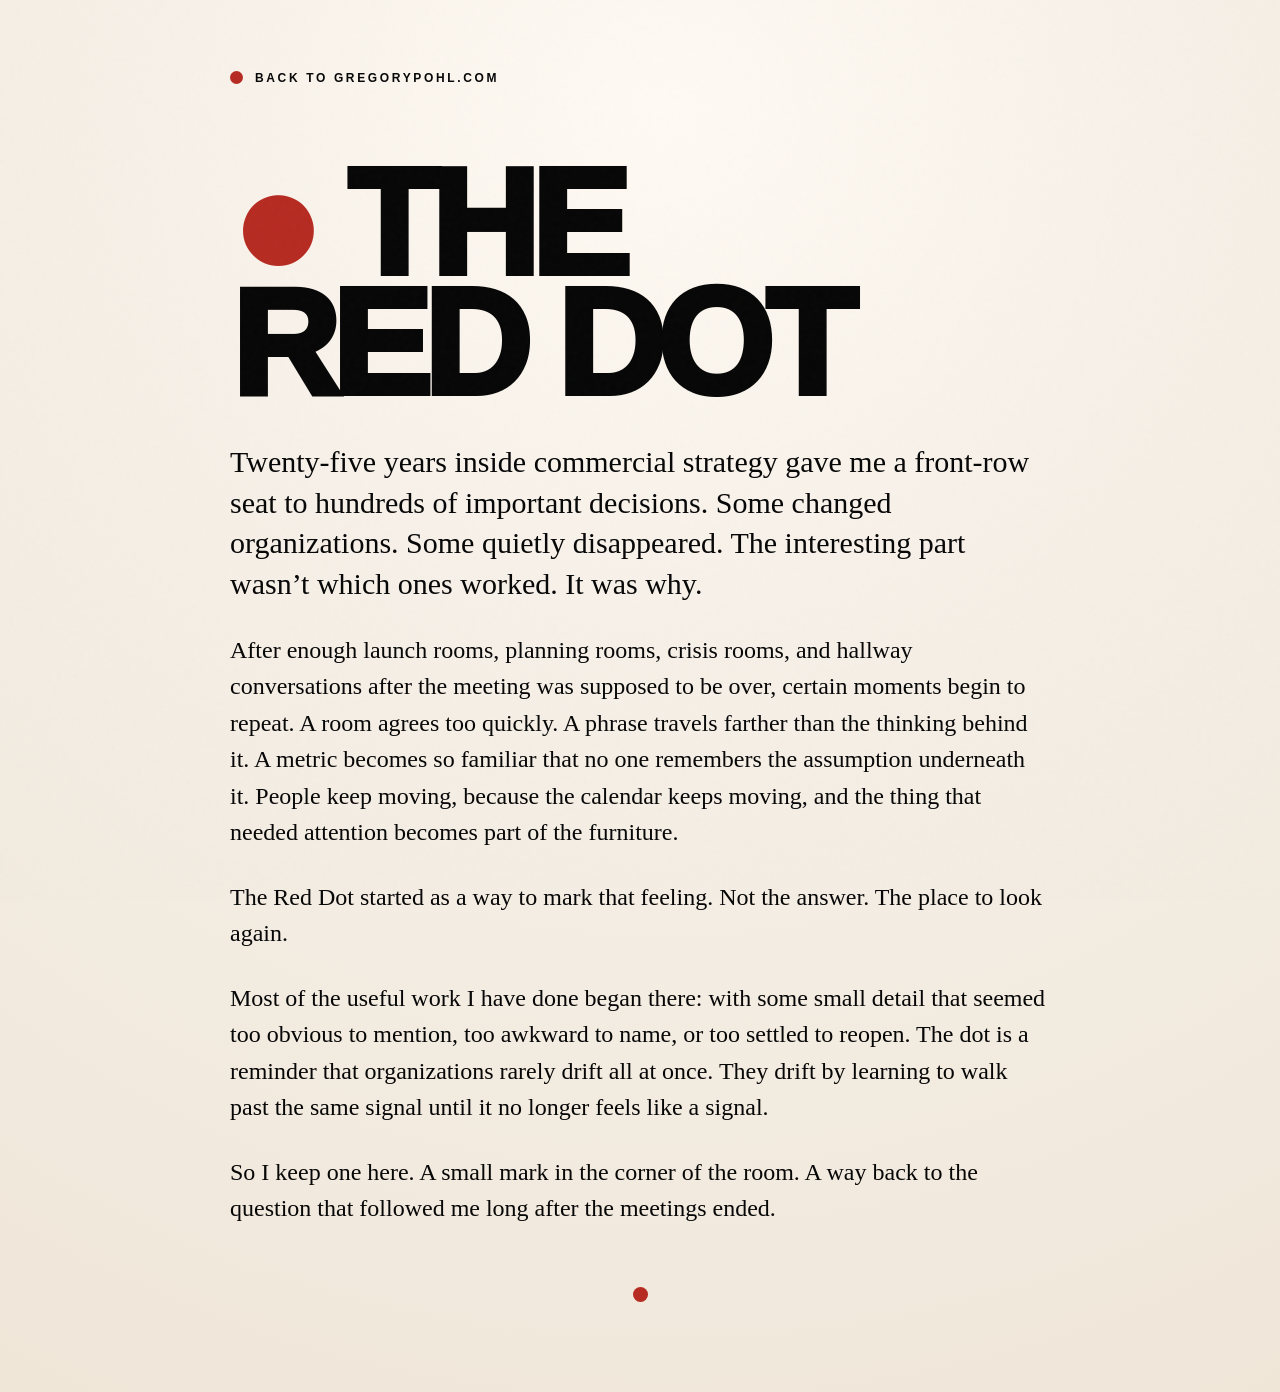
==== red-dot.html @ 9f634285 "Add files via upload commit launch" ====
<!doctype html>
<html lang="en">
<head>
<meta charset="utf-8" />
<meta name="viewport" content="width=device-width, initial-scale=1" />
<title>The Red Dot — Gregory Pohl</title>
<meta name="description" content="The Red Dot story — Gregory Pohl" />
<link rel="stylesheet" href="style.css" />
<style>
.red-page{min-height:100vh;padding:70px 0 90px}.red-wrap{width:min(820px,calc(100vw - 44px));margin:0 auto}.back{display:inline-flex;gap:12px;align-items:center;color:inherit;text-decoration:none;font:900 12px/1 var(--sans);letter-spacing:.22em;text-transform:uppercase;margin-bottom:80px}.back i{width:13px;height:13px;border-radius:50%;background:var(--red);display:inline-block}.red-title{font:950 clamp(64px,12vw,150px)/.8 var(--sans);letter-spacing:-.055em;text-transform:uppercase;margin:0 0 38px}.red-title span{color:var(--red)}.red-story{font-size:24px;line-height:1.52}.red-story p{margin:0 0 28px}.red-story .lead{font-size:30px;line-height:1.35}.red-mark{width:15px;height:15px;border-radius:50%;background:var(--red);margin:60px auto 0}
@media(max-width:560px){.red-story{font-size:20px}.red-story .lead{font-size:24px}.back{margin-bottom:46px}}
</style>
</head>
<body>
<div class="grain"></div>
<main class="red-page">
  <div class="red-wrap">
    <a class="back" href="index.html#gregory"><i></i> Back to GregoryPohl.com</a>
    <h1 class="red-title"><span>●</span> The<br>Red Dot</h1>
    <div class="red-story">
      <p class="lead">Twenty-five years inside commercial strategy gave me a front-row seat to hundreds of important decisions. Some changed organizations. Some quietly disappeared. The interesting part wasn’t which ones worked. It was why.</p>
      <p>After enough launch rooms, planning rooms, crisis rooms, and hallway conversations after the meeting was supposed to be over, certain moments begin to repeat. A room agrees too quickly. A phrase travels farther than the thinking behind it. A metric becomes so familiar that no one remembers the assumption underneath it. People keep moving, because the calendar keeps moving, and the thing that needed attention becomes part of the furniture.</p>
      <p>The Red Dot started as a way to mark that feeling. Not the answer. The place to look again.</p>
      <p>Most of the useful work I have done began there: with some small detail that seemed too obvious to mention, too awkward to name, or too settled to reopen. The dot is a reminder that organizations rarely drift all at once. They drift by learning to walk past the same signal until it no longer feels like a signal.</p>
      <p>So I keep one here. A small mark in the corner of the room. A way back to the question that followed me long after the meetings ended.</p>
    </div>
    <div class="red-mark"></div>
  </div>
</main>
</body>
</html>
---- style.css ----
:root{--paper:#f5efe6;--paper2:#eee4d5;--ink:#070707;--muted:#746c5f;--line:#cfc4b3;--red:#b62b22;--gold:#c98d12;--sans:'Arial Narrow','Helvetica Neue Condensed',Impact,sans-serif;--serif:Georgia,'Times New Roman',serif;--mono:'Courier New',monospace}*{box-sizing:border-box}html{background:var(--paper);scroll-behavior:smooth}body{margin:0;color:var(--ink);font-family:var(--serif);background:radial-gradient(circle at 52% 8%,#fffaf3 0,#f6f0e8 36%,#efe6d8 100%);-webkit-font-smoothing:antialiased}.grain:before{content:'';position:fixed;inset:0;pointer-events:none;z-index:20;opacity:.045;background-image:url("data:image/svg+xml,%3Csvg viewBox='0 0 260 260' xmlns='http://www.w3.org/2000/svg'%3E%3Cfilter id='n'%3E%3CfeTurbulence type='fractalNoise' baseFrequency='.65' numOctaves='3' stitchTiles='stitch'/%3E%3C/filter%3E%3Crect width='260' height='260' filter='url(%23n)' opacity='.45'/%3E%3C/svg%3E")}.page{width:min(1380px,calc(100vw - 80px));margin:auto}.top{height:76px;display:flex;justify-content:space-between;align-items:center;font:900 13px/1 var(--sans);letter-spacing:.28em;text-transform:uppercase}.brand{display:flex;gap:24px;align-items:center;color:inherit;text-decoration:none}.brand span{width:14px;height:14px;border-radius:50%;background:#050505}nav{display:flex;gap:48px;align-items:center}nav a{color:inherit;text-decoration:none}nav a:hover{color:var(--red)}nav i{width:26px;height:26px;border:2px solid #111;border-radius:50%;display:block}.ruled{border-top:1px solid var(--line)}.hero{min-height:690px;position:relative;display:grid;grid-template-columns:52% 48%;padding:44px 0 40px}.hero h1{font:950 clamp(110px,16vw,254px)/.78 var(--sans);letter-spacing:-.05em;margin:0;text-transform:uppercase;width:min-content}.scribble{width:330px;height:9px;background:var(--red);border-radius:70%;transform:rotate(-1.2deg);box-shadow:0 3px 0 rgba(0,0,0,.1);margin:22px 0 26px;animation:draw 1.1s cubic-bezier(.65,0,.1,1) both}.scribble.small{width:172px;height:6px;margin:4px 0 22px}.scribble.micro{width:105px;height:4px;margin:2px auto 12px}.hero-copy{font-size:25px;line-height:1.23;margin:0 0 18px;max-width:430px}.hero-close{font-size:26px;margin:0}.hero-right{position:relative}.dino{position:absolute;width:210px;right:70px;top:90px;filter:contrast(1.08);opacity:.94}.hero-obs{position:absolute;left:70px;top:250px;border-left:1.5px solid var(--red);padding-left:24px}.obs b,.paper b,.bottom-card b,.chat b{display:block;font:900 11px/1 var(--sans);letter-spacing:.22em;color:var(--red);margin-bottom:18px}.hero-obs p{font-size:22px;line-height:1.43;margin:0}.section-bar{height:56px;display:flex;justify-content:space-between;align-items:end;font:900 12px/1 var(--sans);letter-spacing:.24em;text-transform:uppercase}.section-bar a{color:inherit;text-decoration:none}.section-bar span{font-size:28px;color:#111;margin-left:10px}.cards{display:grid;grid-template-columns:repeat(4,1fr);gap:32px;padding:22px 0 60px}.card{transition:.35s ease;opacity:0;transform:translateY(14px)}.card.in{opacity:1;transform:none}.pic{height:284px;border:1px solid rgba(0,0,0,.12);background:#111;overflow:hidden;position:relative;box-shadow:0 0 0 rgba(0,0,0,0);transition:.4s ease}.card:hover .pic{transform:translateY(-5px);box-shadow:0 16px 28px rgba(50,35,15,.16);filter:saturate(.88) contrast(1.08)}.meta{font:900 11px/1 var(--sans);letter-spacing:.18em;margin:20px 0 12px}.card h3{font-weight:400;font-size:23px;line-height:1.16;margin:0 0 14px}.card h3 a{float:right;color:var(--red);font-size:34px;line-height:.4;transition:.3s}.card:hover h3 a{transform:translateX(7px)}.card p{font-size:16px;line-height:1.36;margin:0}.nike{background:radial-gradient(circle at 48% 45%,#212121 0,#020202 70%)}.nike:before{content:'';position:absolute;width:320px;height:110px;border:18px solid white;border-color:transparent transparent white white;border-radius:50%;left:-10px;top:93px;transform:rotate(-16deg)}.nike:after{content:'';position:absolute;left:35px;top:120px;width:62px;height:22px;background:var(--red);clip-path:polygon(0 70%,100% 0,75% 100%)}.nike span{position:absolute;color:#ddd;font:900 43px/.9 var(--sans);left:105px;top:95px;letter-spacing:.08em}.flag{background:linear-gradient(112deg,#151313 0 36%,#6c1d16 37% 49%,#e5d8c8 50% 61%,#111 62%);}.flag:before{content:'';position:absolute;inset:0;background:radial-gradient(circle at 20% 80%,#111 0 50px,transparent 51px),linear-gradient(80deg,transparent 0 44%,rgba(255,255,255,.65) 45% 47%,transparent 48%);opacity:.6}.building{background:linear-gradient(112deg,#e6ded0 0 37%,#101114 38% 100%)}.building:before{content:'';position:absolute;left:48%;top:-30px;height:380px;border-left:3px solid #12b2c9;transform:rotate(-21deg);box-shadow:36px 0 0 rgba(18,178,201,.55)}.building:after{content:'';position:absolute;inset:0;background:repeating-linear-gradient(90deg,rgba(255,255,255,.14) 0 1px,transparent 1px 34px)}.house{background:#070707;color:var(--gold);padding:28px;font-family:var(--sans);font-weight:950;text-transform:uppercase}.house em{font-style:normal;color:#ffb215;font-size:13px;letter-spacing:.09em}.house strong{display:block;font-size:65px;line-height:.82;margin-top:28px}.house div{position:absolute;bottom:30px;left:28px;right:28px;display:flex;justify-content:space-between}.house span{font-size:36px}.framework{display:grid;grid-template-columns:230px 1fr;gap:50px;padding:28px 0 58px}.label{font:900 12px/1 var(--sans);letter-spacing:.22em;text-transform:uppercase}.liir{font:950 78px/.8 var(--sans);color:var(--red);letter-spacing:-.06em;margin:28px 0}.framework ol{list-style:none;padding:0;margin:0;counter-reset:item}.framework li{display:grid;grid-template-columns:42px 1fr;margin:0 0 23px;font-family:var(--sans);font-weight:900;text-transform:uppercase}.framework li:before{counter-increment:item;content:'0' counter(item) ' /';color:var(--red);font-size:13px;letter-spacing:.14em}.framework li b{font-size:18px;letter-spacing:.08em}.framework li span{grid-column:2;font-size:11px;color:var(--red);letter-spacing:.16em;margin-top:5px}.notes{position:relative;min-height:320px}.paper{position:absolute;background:#f8f0e3;border:1px solid #ded0bd;box-shadow:0 18px 35px rgba(62,45,23,.16);padding:24px 28px;font:700 16px/1.45 var(--mono);white-space:normal;opacity:0;transition:.5s ease}.paper.in{opacity:1}.paper:before{content:'';position:absolute;top:-13px;left:42%;width:74px;height:24px;background:rgba(213,170,100,.36);transform:rotate(2deg)}.paper b{font-size:11px;margin-bottom:9px;font-family:var(--mono)}.n1{left:2%;top:0;width:260px;transform:rotate(-1.7deg)}.n2{left:34%;top:18px;width:255px;transform:rotate(3deg)}.n3{right:12%;top:10px;width:220px;transform:rotate(-.7deg)}.n4{left:18%;bottom:16px;width:265px;transform:rotate(.6deg)}.n5{left:49%;bottom:0;width:175px;transform:rotate(-2.2deg)}.n6{right:0;bottom:28px;width:265px;transform:rotate(2deg)}.curl{position:absolute;right:0;bottom:0;font:70px/1 var(--serif);transform:rotate(-20deg)}.meanwhile{display:grid;grid-template-columns:190px 225px minmax(430px,1fr) 145px 220px;gap:28px;align-items:end;padding:34px 0 30px;min-height:300px;overflow:hidden}.ams{align-self:center}.ams h2{font:950 48px/.84 var(--sans);letter-spacing:-.035em;margin:28px 0 0}.ams p{font-size:18px;line-height:1.35}.ams a,.bottom-card span,.hello a{font:900 11px/1 var(--sans);letter-spacing:.18em;text-transform:uppercase}.canal{height:220px;background:#dfd2bd;border:1px solid var(--line);box-shadow:0 18px 25px rgba(35,25,10,.14);transform:rotate(-1.3deg);position:relative;background-image:linear-gradient(135deg,rgba(0,0,0,.12) 0 1px,transparent 1px),radial-gradient(circle at 20% 80%,#25211c 0 3px,transparent 4px);background-size:18px 18px,100% 100%;filter:grayscale(.7) sepia(.18);align-self:center}.canal:before{content:'';position:absolute;inset:30px 15px;background:repeating-linear-gradient(90deg,#191817 0 2px,transparent 2px 28px);opacity:.35}.tape{position:absolute;top:-18px;left:55px;width:88px;height:28px;background:rgba(220,178,105,.42);transform:rotate(-3deg)}.family-zone{position:relative;min-height:250px;align-self:end}.family{position:absolute;width:min(590px,105%);left:50%;bottom:-24px;opacity:0;transform:translate(-50%,12px);transition:.55s}.family.in{opacity:1;transform:translate(-50%,0)}.pigeon{position:absolute;width:138px;right:58px;top:8px;filter:contrast(1.1);z-index:3}.mini{position:absolute;right:10px;top:56px;border-left:1px solid var(--red);padding-left:18px;width:178px;z-index:4}.mini p{font-size:13px;line-height:1.35;margin:0}.boredroom{text-align:center;position:relative;min-height:250px;align-self:end;z-index:5}.boredroom h3,.drift h3{font:950 31px/.9 var(--sans);letter-spacing:.035em;margin:0}.door{width:88px;height:162px;border:2px solid #111;background:#efe4d3;margin:8px auto 0;box-shadow:inset 7px 0 0 rgba(0,0,0,.04);position:relative}.door:before{content:'';position:absolute;inset:14px;border:1px solid #333}.door:after{content:'';position:absolute;right:9px;top:78px;width:5px;height:5px;background:#111;border-radius:50%}.door span{font:900 9px/1 var(--sans);letter-spacing:.1em;display:block;border:1px solid #111;transform:rotate(-3deg);margin:28px 14px;padding:8px 4px}.walker{position:absolute;width:102px;left:-50px;bottom:10px;opacity:0;transform:translateX(25px);transition:.55s .2s;z-index:6}.walker.in{opacity:1;transform:none}.chat{background:#f8f0e7;border:1px solid #d6cbbb;border-radius:12px;padding:22px 20px;box-shadow:0 18px 40px rgba(35,25,20,.18);font-size:13px;line-height:1.35;opacity:0;transform:translateY(12px);transition:.5s;align-self:center;z-index:6}.chat.in{opacity:1;transform:none}.chat p{margin:0 0 10px}.chat label{display:block;margin-top:12px}.input{border:1px solid #cfc4b3;border-radius:999px;height:28px;color:#aaa;padding:6px 5px 5px 12px;font:12px Arial;display:flex;justify-content:space-between;align-items:center}.input button{background:var(--red);color:white;border:0;border-radius:999px;font:900 10px var(--sans);padding:7px 12px}.bottom{display:grid;grid-template-columns:200px 130px 210px 170px 210px 1fr;gap:34px;align-items:center;padding:24px 0}.bottom-card{color:inherit;text-decoration:none;border-right:1px solid var(--line);min-height:145px;padding-right:25px}.bottom-card h3,.hello h3{font:950 32px/.9 var(--sans);letter-spacing:.02em;margin:6px 0 10px}.bottom-card p,.hello p{font-size:16px;line-height:1.33}.book{width:105px;transform:rotate(4deg);box-shadow:0 14px 20px rgba(0,0,0,.22)}.postit{position:relative;background:#f3dfbd;width:155px;height:125px;box-shadow:0 14px 25px rgba(80,60,30,.14);transform:rotate(-5deg);font:700 24px/1.12 'Bradley Hand','Marker Felt','Comic Sans MS',cursive;letter-spacing:.01em;padding:28px 18px 18px}.postit:before{content:'';position:absolute;top:7px;left:50%;width:17px;height:17px;background:var(--red);border-radius:50%;box-shadow:0 2px 0 rgba(0,0,0,.18);transform:translateX(-50%)}.postit:after{content:'';position:absolute;top:18px;left:50%;width:2px;height:18px;background:#5d5144;transform:translateX(-50%) rotate(8deg);opacity:.75}.drift h3{border-bottom:5px solid var(--red);display:inline-block}.hello{align-self:end}footer{display:flex;gap:60px;align-items:center;height:44px;color:#938a7d;font:900 11px/1 var(--sans);letter-spacing:.12em}footer em{margin-left:auto;font-style:normal}@keyframes draw{from{clip-path:inset(0 100% 0 0)}to{clip-path:inset(0 0 0 0)}}@media(max-width:900px){.page{width:min(100vw - 36px,680px)}.top{height:64px}nav a{display:none}nav{gap:0}.hero{display:block;min-height:0}.hero h1{font-size:28vw}.hero-right{height:220px}.dino{right:0;top:20px;width:150px}.hero-obs{left:0;top:70px}.cards{grid-template-columns:1fr 1fr;gap:22px}.framework{grid-template-columns:1fr}.notes{min-height:650px}.paper{position:relative!important;left:auto!important;right:auto!important;top:auto!important;bottom:auto!important;margin:18px 0}.meanwhile{grid-template-columns:1fr;align-items:start}.family-zone{min-height:370px}.family{left:50%;width:560px}.pigeon{right:0}.boredroom{min-height:280px}.walker{left:110px}.bottom{grid-template-columns:1fr 1fr}.hero-copy,.hero-close{font-size:20px}.pic{height:230px}}@media(max-width:560px){.cards{grid-template-columns:1fr}.bottom{grid-template-columns:1fr}.hero h1{font-size:31vw}.scribble{width:240px}.family{width:480px;left:50%}.chat{max-width:310px}.top{font-size:11px}.brand{gap:12px}.pic{height:270px}}

/* v13 — Meanwhile section rebuilt against approved reference */
.hero .dino{display:none!important}
.meanwhile{
  grid-template-columns:190px 205px minmax(430px,520px) 145px 225px;
  gap:26px;
  align-items:end;
  min-height:294px;
  padding:32px 0 26px;
  overflow:visible;
}
.ams{align-self:center;z-index:3}
.ams h2{font-size:47px;line-height:.84;margin-top:24px}
.ams p{font-size:18px;line-height:1.38;margin:24px 0 24px}
.canal{
  width:205px;height:216px;align-self:end;
  background:url('assets/canal_reference_crop.png') center/cover no-repeat!important;
  border:1px solid rgba(90,75,55,.22);
  box-shadow:0 16px 28px rgba(35,25,10,.16);
  transform:rotate(-1.8deg);
  filter:grayscale(.25) sepia(.16) contrast(.92) brightness(1.04);
}
.canal:before{display:none!important}.canal .tape{top:-18px;left:54px;width:86px;height:27px;background:rgba(215,176,110,.42)}
.family-zone{min-height:235px;align-self:end;overflow:visible;z-index:2}
.family{width:515px!important;max-width:none;left:46%;bottom:-18px;z-index:1}
.pigeon{width:124px;right:58px;top:6px;z-index:4}
.mini{right:20px;top:42px;width:172px;z-index:5;background:rgba(245,239,230,.22);backdrop-filter:blur(1px)}
.boredroom{min-height:238px;align-self:end;z-index:7;transform:translateX(-6px)}
.boredroom h3{font-size:30px}.door{width:86px;height:158px;background:#eadbc6;border-width:2px;margin-top:8px}.door:before{inset:13px}.door span{background:#f2e8d8}
.walker{width:92px;left:-42px;bottom:8px;z-index:8;filter:drop-shadow(0 6px 2px rgba(0,0,0,.08))}
.chat{align-self:center;z-index:8;font-size:12.5px;line-height:1.34;padding:20px 18px;border-radius:10px;box-shadow:0 16px 36px rgba(35,25,20,.16);max-width:225px}
.chat b{font-size:10.5px;margin-bottom:16px}.chat p{margin-bottom:9px}.input{height:27px;font-size:12px}.input button{padding:7px 11px}
.tiny-dino{width:88px;position:absolute;right:108px;bottom:68px;opacity:.8;transform:rotate(-4deg);filter:contrast(1.05)}
.bottom{position:relative}
.postit{font-family:'Courier New',monospace;font-size:19px;line-height:1.2;letter-spacing:.02em;background:#f2dfbb;transform:rotate(-4.5deg);padding:30px 18px 16px}
.postit:before{width:19px;height:19px;background:#b62b22;box-shadow:0 2px 0 rgba(0,0,0,.18), 0 0 0 2px rgba(80,35,20,.08)}
.postit:after{height:22px;top:20px;background:#514335}
@media(max-width:900px){.meanwhile{grid-template-columns:1fr;overflow:hidden}.canal{width:220px}.family{width:560px!important;left:50%}.mini{right:0}.tiny-dino{right:20px;bottom:20px;width:74px}}

/* v14 — final Meanwhile direction: Gregory only, sun behind, no obstructing note */
.meanwhile{
  grid-template-columns: 190px 220px minmax(300px, 390px) 180px 225px;
  gap: 30px;
  min-height: 318px;
  padding: 34px 0 28px;
  align-items: end;
  overflow: visible;
}
.canal{
  width: 215px;
  height: 214px;
  align-self: end;
  transform: rotate(-2deg);
}
.portrait-zone{
  position: relative;
  min-height: 270px;
  align-self: end;
  overflow: visible;
  z-index: 4;
}
.portrait-zone .sun{
  position:absolute;
  width: 205px;
  height: 205px;
  border-radius: 50%;
  background: var(--red);
  left: 50%;
  top: 18px;
  transform: translateX(-50%) rotate(-2deg);
  opacity: .94;
  z-index: 0;
  box-shadow: inset 0 0 0 1px rgba(0,0,0,.04);
}
.portrait-zone .sun:after{
  content:'';
  position:absolute;
  inset: 13px 8px auto auto;
  width: 78px;
  height: 2px;
  background: rgba(245,239,230,.45);
  box-shadow: 18px 9px 0 rgba(245,239,230,.35), -25px 37px 0 rgba(245,239,230,.24);
  transform: rotate(5deg);
}
.gregory-portrait{
  position:absolute;
  width: 315px;
  max-width: none;
  left: 50%;
  bottom: -12px;
  transform: translate(-50%, 14px);
  opacity: 0;
  transition: .55s ease;
  z-index: 2;
  filter: contrast(1.06) drop-shadow(0 7px 1px rgba(0,0,0,.035));
}
.gregory-portrait.in{opacity:1;transform:translate(-50%,0)}
.portrait-zone .pigeon{
  width: 132px;
  right: -8px;
  top: -18px;
  z-index: 5;
  filter: contrast(1.1) drop-shadow(0 3px 1px rgba(0,0,0,.08));
}
.family-zone,.family,.mini{display:none!important}
.boredroom{
  min-height: 265px;
  align-self: end;
  transform: translateX(0);
  z-index: 7;
}
.boredroom h3{
  font-size: 34px;
  letter-spacing: .03em;
}
.boredroom .scribble.micro{
  width: 135px;
  height: 5px;
  margin-top: 6px;
  margin-bottom: 14px;
}
.door{
  width: 98px;
  height: 174px;
  background: #eadbc6;
  border: 2px solid #111;
  margin-top: 8px;
}
.door:before{inset:15px}.door span{background:#f2e8d8;font-size:9px;margin:31px 15px;padding:8px 4px}
.walker{
  width: 100px;
  left: -44px;
  bottom: 4px;
  z-index: 9;
  filter: drop-shadow(0 6px 2px rgba(0,0,0,.08));
}
.chat{max-width:225px;align-self:center}
@media(max-width:900px){
  .meanwhile{grid-template-columns:1fr;gap:18px;min-height:0;overflow:hidden}
  .portrait-zone{min-height:340px;order:3}
  .gregory-portrait{width:340px;left:50%;bottom:-10px}
  .portrait-zone .sun{width:210px;height:210px;top:34px}
  .portrait-zone .pigeon{right:12%;top:0;width:116px}
  .boredroom{order:4}.chat{order:5}.walker{left:120px}
}

/* v1.0 production lock — Gregory-only Amsterdam composition */
.hero .dino{display:none!important}
.meanwhile{
  grid-template-columns: 205px 230px minmax(340px,420px) 200px 235px;
  gap: 30px;
  min-height: 330px;
  padding: 38px 0 30px;
  align-items: end;
  overflow: visible;
}
.ams{align-self:center;z-index:5}
.ams h2{font-size:50px;line-height:.84;margin-top:24px}
.ams p{font-size:19px;line-height:1.38;margin:24px 0 24px}.ams a{font-size:12px}
.canal{width:220px;height:218px;align-self:end;transform:rotate(-2deg);z-index:3}
.portrait-zone{position:relative;min-height:292px;align-self:end;overflow:visible;z-index:4}
.portrait-zone .sun{width:230px;height:230px;left:50%;top:0;transform:translateX(-50%) rotate(-2deg);z-index:0;opacity:.95}
.gregory-portrait{width:345px;left:50%;bottom:-8px;transform:translate(-50%,14px);z-index:2;filter:contrast(1.04) drop-shadow(0 7px 1px rgba(0,0,0,.025))}
.gregory-portrait.in{opacity:1;transform:translate(-50%,0)}
.portrait-zone .pigeon{width:138px;right:-10px;top:-28px;z-index:5;filter:contrast(1.08) drop-shadow(0 3px 1px rgba(0,0,0,.08))}
.boredroom{min-height:282px;align-self:end;z-index:7;transform:translateX(0);overflow:visible}
.boredroom h3{font-size:36px;letter-spacing:.03em}.boredroom .scribble.micro{width:142px;height:5px;margin-top:6px;margin-bottom:14px}
.door{width:106px;height:184px;background:#eadbc6;border:2px solid #111;margin-top:8px}.door:before{inset:15px}.door span{background:#f2e8d8;font-size:9px;margin:32px 15px;padding:8px 4px}
.walker{width:104px;left:-54px;bottom:2px;z-index:9;filter:drop-shadow(0 6px 2px rgba(0,0,0,.08))}
.chat{max-width:235px;align-self:center;z-index:8}
.postit{font-family:'Marker Felt','Bradley Hand','Comic Sans MS',cursive;font-size:22px;line-height:1.15;letter-spacing:.01em;background:#f4dfb8;transform:rotate(-4deg);padding:32px 18px 16px}
.postit:before{width:20px;height:20px;background:#b62b22;box-shadow:0 2px 0 rgba(0,0,0,.18),0 0 0 2px rgba(80,35,20,.08)}
.tiny-dino{width:86px;position:absolute;right:105px;bottom:62px;opacity:.83;transform:rotate(-4deg);filter:contrast(1.05)}
.bottom{position:relative}
@media(max-width:900px){.meanwhile{grid-template-columns:1fr;gap:18px;min-height:0;overflow:hidden}.portrait-zone{min-height:360px;order:3}.gregory-portrait{width:360px;left:50%;bottom:-4px}.portrait-zone .sun{width:235px;height:235px;top:14px}.portrait-zone .pigeon{right:7%;top:0;width:118px}.boredroom{order:4}.chat{order:5}.walker{left:120px}.canal{width:220px}.tiny-dino{right:20px;bottom:20px;width:74px}}

/* Final production fixes — locked Gregory portrait, clean pigeon/cat, Vercel links */
.card-link{display:block;color:inherit;text-decoration:none}.card h3 span{float:right;color:var(--red);font-size:34px;line-height:.4;transition:.3s}.card:hover h3 span{transform:translateX(7px)}
.card h3 a{display:none}.ams a,.hello a{color:inherit;text-decoration:none}.ams a:hover,.hello a:hover{color:var(--red)}
.portrait-zone{isolation:isolate}.portrait-zone .sun{top:4px!important;width:226px!important;height:226px!important;z-index:0!important}.portrait-zone .sun:after{display:none!important}.gregory-portrait{content:url('assets/gregory_locked.png');width:342px!important;bottom:-8px!important;z-index:2!important;filter:contrast(1.02) drop-shadow(0 7px 1px rgba(0,0,0,.025))!important}.portrait-zone .pigeon{content:url('assets/pigeon_cat_clean.png');width:124px!important;right:2px!important;top:-28px!important;z-index:5!important;background:transparent!important}.input{padding:0;overflow:hidden}.input input{border:0;outline:0;background:transparent;min-width:0;flex:1;padding:0 8px;font:inherit;color:var(--ink)}.input input::placeholder{color:#aaa}.input button{border:0;cursor:pointer}.bottom-card span{font:900 11px/1 var(--sans);letter-spacing:.22em}.hello p a{font-family:var(--serif);letter-spacing:0}.hero-obs{opacity:1}.top{position:relative;z-index:30}
@media(max-width:900px){.gregory-portrait{width:350px!important}.portrait-zone .sun{width:228px!important;height:228px!important;top:16px!important}.portrait-zone .pigeon{width:108px!important;right:8%!important;top:0!important}}

/* Final scale/cutout fix — locked portrait only, no white slab, no relic overlap */
.portrait-zone{
  min-height:292px !important;
  overflow:visible !important;
}
.portrait-zone .sun{
  width:238px !important;
  height:238px !important;
  top:12px !important;
  left:50% !important;
  transform:translateX(-50%) rotate(-2deg) !important;
  z-index:0 !important;
}
.gregory-portrait{
  content:url('assets/gregory_locked_cutout.png') !important;
  width:302px !important;
  left:50% !important;
  bottom:-6px !important;
  transform:translate(-50%,14px) !important;
  z-index:2 !important;
  filter:contrast(1.02) drop-shadow(0 6px 1px rgba(0,0,0,.02)) !important;
  background:transparent !important;
}
.gregory-portrait.in{transform:translate(-50%,0) !important;}
.portrait-zone .pigeon{
  content:url('assets/pigeon_cat_clean.png') !important;
  width:112px !important;
  right:10px !important;
  top:-18px !important;
  z-index:5 !important;
}
@media(max-width:900px){
  .portrait-zone{min-height:330px !important;}
  .gregory-portrait{width:310px !important;bottom:-2px !important;}
  .portrait-zone .sun{width:218px !important;height:218px !important;top:18px !important;}
  .portrait-zone .pigeon{width:96px !important;right:12% !important;top:0 !important;}
}

/* FINAL FINAL: exact locked Gregory portrait, no cutout artifact, smaller scale, dino off words */
.portrait-zone{
  min-height:292px !important;
  overflow:visible !important;
  isolation:isolate !important;
}
.portrait-zone .sun{
  width:230px !important;
  height:230px !important;
  top:16px !important;
  left:50% !important;
  transform:translateX(-50%) rotate(-2deg) !important;
  z-index:0 !important;
  opacity:.96 !important;
}
/* cream silhouette prevents the red sun from bleeding through face/jacket while the locked line art stays exact */
.portrait-zone::before{
  content:'';
  position:absolute;
  left:50%;
  top:52px;
  width:236px;
  height:254px;
  transform:translateX(-50%);
  z-index:1;
  background:var(--paper);
  clip-path:polygon(34% 0,66% 0,75% 9%,80% 28%,87% 46%,100% 100%,0 100%,13% 46%,20% 28%,25% 9%);
  opacity:.98;
  pointer-events:none;
}
.gregory-portrait{
  content:url('assets/gregory_locked.png') !important;
  width:286px !important;
  height:auto !important;
  left:50% !important;
  bottom:-2px !important;
  transform:translate(-50%,14px) !important;
  z-index:2 !important;
  opacity:0;
  mix-blend-mode:multiply;
  filter:contrast(1.08) !important;
}
.gregory-portrait.in{opacity:1 !important;transform:translate(-50%,0) !important;}
.portrait-zone .pigeon{
  content:url('assets/pigeon_cat_clean.png') !important;
  width:108px !important;
  right:8px !important;
  top:10px !important;
  z-index:5 !important;
  filter:contrast(1.08) drop-shadow(0 3px 1px rgba(0,0,0,.08)) !important;
}
.tiny-dino{
  right:18px !important;
  bottom:22px !important;
  width:74px !important;
  z-index:1 !important;
}
.hello{position:relative;z-index:2;}
@media(max-width:900px){
  .gregory-portrait{width:280px !important;bottom:0 !important;}
  .portrait-zone::before{width:220px;height:244px;top:64px;}
  .portrait-zone .sun{width:220px !important;height:220px !important;top:30px !important;}
  .portrait-zone .pigeon{width:94px !important;right:12% !important;top:16px !important;}
  .tiny-dino{right:8px !important;bottom:8px !important;width:62px !important;}
}

/* SHIP LOCK — final only-remaining fix: real transparent Gregory asset, no slab/halo, dino clear of text */
.portrait-zone{
  min-height:292px !important;
  overflow:visible !important;
  isolation:isolate !important;
}
.portrait-zone::before{display:none !important;content:none !important;}
.portrait-zone .sun{
  width:232px !important;
  height:232px !important;
  top:8px !important;
  left:50% !important;
  transform:translateX(-50%) rotate(-2deg) !important;
  z-index:0 !important;
  opacity:.96 !important;
}
.gregory-portrait{
  content:url('assets/gregory_transparent_final.png') !important;
  width:288px !important;
  height:auto !important;
  left:50% !important;
  bottom:-4px !important;
  transform:translate(-50%,14px) !important;
  z-index:2 !important;
  opacity:0;
  mix-blend-mode:normal !important;
  filter:contrast(1.04) drop-shadow(0 5px 1px rgba(0,0,0,.025)) !important;
  background:transparent !important;
}
.gregory-portrait.in{opacity:1 !important;transform:translate(-50%,0) !important;}
.portrait-zone .pigeon{
  width:102px !important;
  right:-6px !important;
  top:6px !important;
  z-index:5 !important;
}
.tiny-dino{
  right:-8px !important;
  bottom:4px !important;
  width:58px !important;
  opacity:.82 !important;
  z-index:0 !important;
}
.hello{position:relative;z-index:2;padding-right:70px;}
@media(max-width:900px){
  .portrait-zone{min-height:330px !important;}
  .gregory-portrait{width:282px !important;bottom:0 !important;}
  .portrait-zone .sun{width:218px !important;height:218px !important;top:24px !important;}
  .portrait-zone .pigeon{width:88px !important;right:11% !important;top:12px !important;}
  .tiny-dino{right:-4px !important;bottom:2px !important;width:52px !important;}
  .hello{padding-right:54px;}
}

/* FINAL UPLOAD LOCK — removed hero observation, balanced Gregory/Amsterdam, dino clear */
.hero{grid-template-columns:64% 36% !important;}
.hero-right,.hero-obs{display:none !important;}

.portrait-zone{
  min-height:286px !important;
  overflow:visible !important;
  isolation:isolate !important;
}
.portrait-zone::before{display:none !important;content:none !important;}
.portrait-zone .sun{
  width:222px !important;
  height:222px !important;
  top:14px !important;
  left:50% !important;
  transform:translateX(-50%) rotate(-2deg) !important;
  z-index:0 !important;
  opacity:.96 !important;
}
.gregory-portrait{
  content:url('assets/gregory_transparent_final.png') !important;
  width:274px !important;
  height:auto !important;
  left:50% !important;
  bottom:-4px !important;
  transform:translate(-50%,14px) !important;
  z-index:2 !important;
  opacity:0;
  mix-blend-mode:normal !important;
  filter:contrast(1.04) drop-shadow(0 5px 1px rgba(0,0,0,.025)) !important;
  background:transparent !important;
}
.gregory-portrait.in{opacity:1 !important;transform:translate(-50%,0) !important;}
.portrait-zone .pigeon{
  content:url('assets/pigeon_cat_clean.png') !important;
  width:96px !important;
  right:8px !important;
  top:8px !important;
  z-index:5 !important;
}
.tiny-dino{
  right:2px !important;
  bottom:8px !important;
  width:54px !important;
  opacity:.82 !important;
  z-index:0 !important;
}
.hello{position:relative;z-index:2;padding-right:72px;}
@media(max-width:900px){
  .hero{display:block !important;}
  .portrait-zone{min-height:326px !important;}
  .gregory-portrait{width:274px !important;bottom:0 !important;}
  .portrait-zone .sun{width:210px !important;height:210px !important;top:26px !important;}
  .portrait-zone .pigeon{width:84px !important;right:11% !important;top:12px !important;}
  .tiny-dino{right:0 !important;bottom:4px !important;width:48px !important;}
  .hello{padding-right:54px;}
}


/* V1.0.1 CASUAL BRILLIANCE LOCK */
.hero-right,.hero-obs{display:none!important}
.hero{grid-template-columns:1fr!important;min-height:650px!important}
.hero-copy{max-width:520px!important}
.card-link{position:relative;cursor:default;outline:none}.perspective-card .pic,.perspective-card h3,.perspective-card p,.perspective-card .meta{transition:filter .35s ease,opacity .35s ease,transform .35s ease}.peek{position:absolute;inset:0;background:rgba(246,240,232,.96);border:1px solid var(--line);box-shadow:0 20px 45px rgba(40,28,18,.18);padding:24px 22px;opacity:0;pointer-events:none;transform:translateY(8px);transition:opacity .28s ease,transform .28s ease;z-index:8}.peek b{display:block;color:var(--ink);font:950 22px/.95 var(--sans);letter-spacing:.03em;text-transform:uppercase;margin:0 0 14px}.peek p{font-size:15.5px!important;line-height:1.38!important;margin:0 0 11px!important;max-width:none!important}.peek a{display:inline-block;margin-top:7px;color:var(--red);text-decoration:none;font:900 11px/1 var(--sans);letter-spacing:.16em;text-transform:uppercase}.perspective-card:hover .peek,.card-link:focus .peek,.card-link:focus-within .peek{opacity:1;transform:none;pointer-events:auto}.perspective-card:hover .pic{filter:grayscale(.8) contrast(.9);transform:translateY(-5px)}
.portrait-zone{overflow:visible!important;isolation:isolate}.portrait-link{display:block;position:absolute;inset:0;color:inherit;text-decoration:none;z-index:4}.portrait-link .sun{position:absolute;left:50%;top:0!important;width:232px!important;height:232px!important;border-radius:50%;background:var(--red);transform:translateX(-50%);z-index:0;transition:transform .42s ease,filter .42s ease}.portrait-link:hover .sun{transform:translateX(-50%) scale(1.055);filter:saturate(1.05)}.gregory-portrait{content:url('assets/gregory_transparent_final.png')!important;width:282px!important;left:50%!important;bottom:0!important;z-index:2!important;position:absolute!important;transform:translate(-50%,14px)!important;opacity:0;transition:.55s!important;filter:contrast(1.02) drop-shadow(0 10px 3px rgba(45,28,18,.08))!important}.gregory-portrait.in{opacity:1!important;transform:translate(-50%,0)!important}.red-dot-card{position:absolute;left:58%;top:54px;width:285px;background:#f8f0e7;border:1px solid var(--line);box-shadow:0 18px 38px rgba(38,28,18,.18);padding:20px 21px;z-index:6;opacity:0;transform:translate(18px,6px) rotate(.4deg);transition:opacity .25s ease,transform .25s ease;pointer-events:none}.portrait-link:hover .red-dot-card,.portrait-link:focus .red-dot-card{opacity:1;transform:translate(18px,0) rotate(.4deg)}.red-dot-card b{font:950 13px/1 var(--sans);letter-spacing:.18em;text-transform:uppercase;color:var(--red);margin-bottom:12px;display:block}.red-dot-card p{font-size:14.5px;line-height:1.42;margin:0 0 12px}.red-dot-card span{font:900 11px/1 var(--sans);letter-spacing:.16em;text-transform:uppercase;color:var(--red)}.portrait-zone .pigeon{content:url('assets/pigeon_cat_clean.png')!important;width:132px!important;right:-6px!important;top:-34px!important;z-index:7!important;background:transparent!important;filter:contrast(1.08) drop-shadow(0 8px 2px rgba(45,28,18,.06))!important}.boredroom:after{content:'';position:absolute;left:50%;bottom:83px;width:62px;height:5px;background:rgba(182,43,34,.16);filter:blur(5px);transform:translateX(-50%);opacity:.25;animation:breathe 15s ease-in-out infinite}.tiny-dino{right:0!important;bottom:2px!important;width:72px!important;opacity:.82!important}.postit:hover:before{animation:pinwobble .45s ease both}@keyframes pinwobble{0%,100%{transform:translateX(-50%) rotate(0)}40%{transform:translateX(-50%) rotate(8deg)}70%{transform:translateX(-50%) rotate(-5deg)}}@keyframes breathe{0%,92%,100%{opacity:.18}96%{opacity:.55}}
@media(max-width:900px){.hero{min-height:auto!important}.portrait-link{position:relative;min-height:340px}.red-dot-card{left:50%;top:246px;width:min(320px,92vw);transform:translateX(-50%)!important}.portrait-link:hover .red-dot-card,.portrait-link:focus .red-dot-card{transform:translateX(-50%)!important}.portrait-link .sun{top:16px!important;width:220px!important;height:220px!important}.gregory-portrait{width:274px!important}.peek{position:relative;opacity:1;transform:none;margin-top:14px;pointer-events:auto}.perspective-card:hover .pic{filter:none}}

/* FINAL LOCKED LAUNCH PATCH — only requested changes: Red Dot hover placement + pigeon/cat polish. */
.meanwhile{
  grid-template-columns: 205px 230px minmax(340px,420px) 200px 235px !important;
  gap: 30px !important;
  min-height: 330px !important;
  padding: 38px 0 30px !important;
  align-items: end !important;
  overflow: visible !important;
}
.portrait-zone{
  min-height:286px !important;
  overflow:visible !important;
  isolation:isolate !important;
}
.portrait-link{z-index:4 !important;}
.portrait-link .sun{
  width:222px !important;
  height:222px !important;
  top:14px !important;
  left:50% !important;
  transform:translateX(-50%) rotate(-2deg) !important;
  z-index:0 !important;
  opacity:.96 !important;
}
.portrait-link:hover .sun,
.portrait-link:focus .sun{transform:translateX(-50%) rotate(-2deg) scale(1.055) !important;}
.gregory-portrait{
  content:url('assets/gregory_transparent_final.png') !important;
  width:274px !important;
  height:auto !important;
  left:50% !important;
  bottom:-4px !important;
  position:absolute !important;
  z-index:2 !important;
  background:transparent !important;
  mix-blend-mode:normal !important;
  filter:contrast(1.04) drop-shadow(0 5px 1px rgba(0,0,0,.025)) !important;
}
/* The hover card now sits over the portrait, leaving the eyes visible above it. */
.red-dot-card{
  left:50% !important;
  top:108px !important;
  width:318px !important;
  max-width:318px !important;
  padding:22px 24px !important;
  z-index:30 !important;
  opacity:0;
  pointer-events:none;
  transform:translate(-50%,10px) rotate(.2deg) !important;
  background:rgba(248,240,231,.975) !important;
  border:1px solid var(--line) !important;
  box-shadow:0 20px 45px rgba(38,28,18,.20) !important;
}
.portrait-link:hover .red-dot-card,
.portrait-link:focus .red-dot-card,
.portrait-link:focus-within .red-dot-card{
  opacity:1 !important;
  transform:translate(-50%,0) rotate(.2deg) !important;
}
.red-dot-card p{font-size:15px !important;line-height:1.46 !important;}
/* Keep the canonical pigeon/cat, make it larger and cleanly above the composition. */
.portrait-zone .pigeon{
  content:url('assets/pigeon_cat_clean.png') !important;
  width:152px !important;
  right:-44px !important;
  top:-46px !important;
  z-index:22 !important;
  background:transparent !important;
  filter:contrast(1.09) drop-shadow(0 8px 2px rgba(45,28,18,.06)) !important;
  pointer-events:none;
}
/* Preserve the approved Boredroom and walking man positions. */
.boredroom{min-height:282px !important;align-self:end !important;z-index:7 !important;transform:translateX(0) !important;overflow:visible !important;}
.boredroom h3{font-size:36px !important;letter-spacing:.03em !important;}
.boredroom .scribble.micro{width:142px !important;height:5px !important;margin-top:6px !important;margin-bottom:14px !important;}
.walker{width:104px !important;left:-54px !important;bottom:2px !important;z-index:9 !important;filter:drop-shadow(0 6px 2px rgba(0,0,0,.08)) !important;}
.chat form.input button{cursor:pointer;}
.hello a[href^='mailto'], footer a[href^='mailto']{cursor:pointer;}
@media(max-width:900px){
  .meanwhile{grid-template-columns:1fr !important;gap:18px !important;min-height:0 !important;overflow:hidden !important;}
  .portrait-zone{min-height:350px !important;}
  .portrait-link{position:relative !important;min-height:340px !important;}
  .portrait-link .sun{width:210px !important;height:210px !important;top:26px !important;}
  .gregory-portrait{width:274px !important;bottom:0 !important;}
  .portrait-zone .pigeon{width:110px !important;right:8% !important;top:6px !important;}
  .red-dot-card{left:50% !important;top:132px !important;width:min(318px,92vw) !important;transform:translate(-50%,10px) rotate(.2deg) !important;}
  .portrait-link:hover .red-dot-card,.portrait-link:focus .red-dot-card{transform:translate(-50%,0) rotate(.2deg) !important;}
  .walker{left:120px !important;}
}
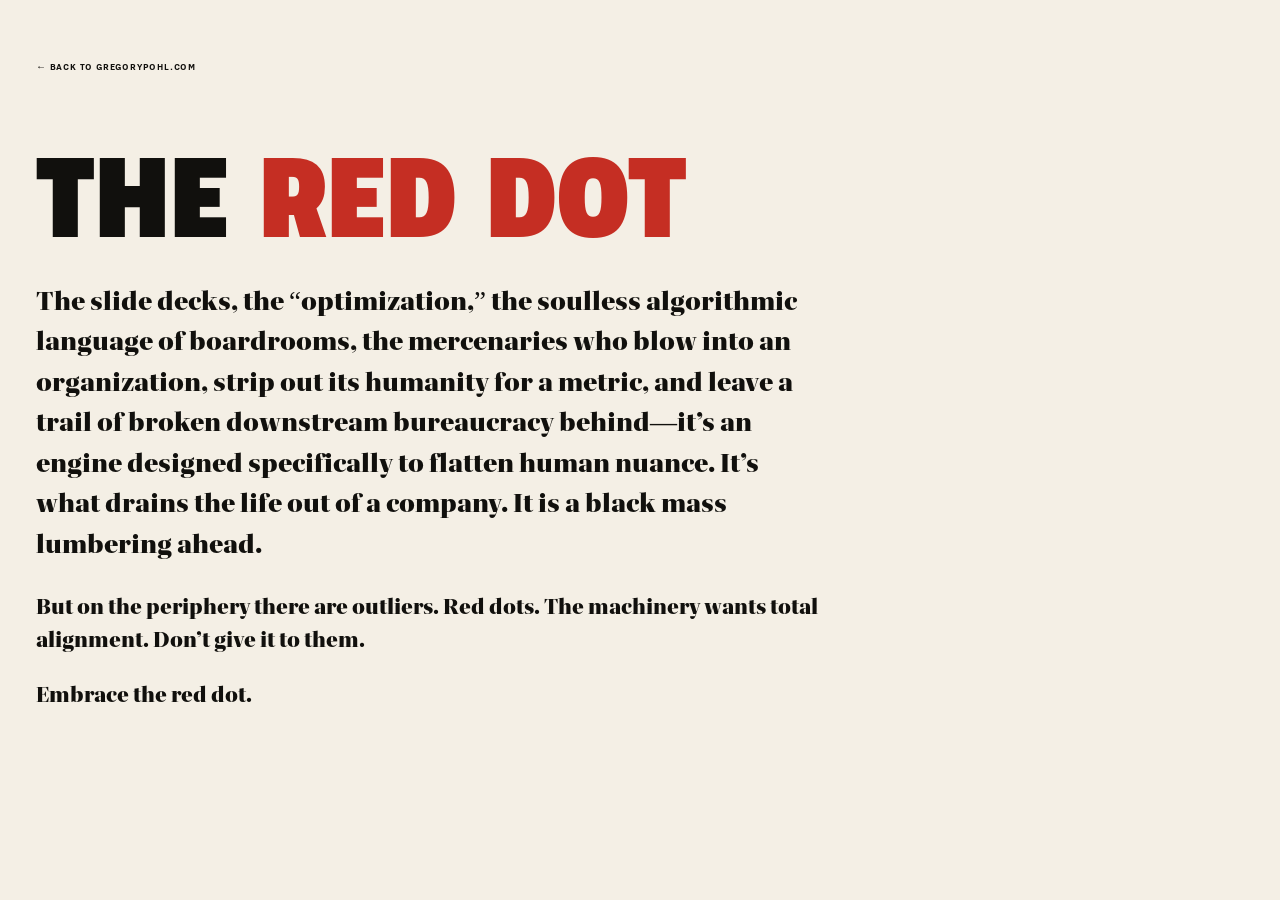
==== commit 4406fc60: "Add files via upload New Site 2.0" ====
--- a/red-dot.html
+++ b/red-dot.html
@@ -1,31 +1,29 @@
 <!doctype html>
 <html lang="en">
 <head>
-<meta charset="utf-8" />
-<meta name="viewport" content="width=device-width, initial-scale=1" />
-<title>The Red Dot — Gregory Pohl</title>
-<meta name="description" content="The Red Dot story — Gregory Pohl" />
-<link rel="stylesheet" href="style.css" />
-<style>
-.red-page{min-height:100vh;padding:70px 0 90px}.red-wrap{width:min(820px,calc(100vw - 44px));margin:0 auto}.back{display:inline-flex;gap:12px;align-items:center;color:inherit;text-decoration:none;font:900 12px/1 var(--sans);letter-spacing:.22em;text-transform:uppercase;margin-bottom:80px}.back i{width:13px;height:13px;border-radius:50%;background:var(--red);display:inline-block}.red-title{font:950 clamp(64px,12vw,150px)/.8 var(--sans);letter-spacing:-.055em;text-transform:uppercase;margin:0 0 38px}.red-title span{color:var(--red)}.red-story{font-size:24px;line-height:1.52}.red-story p{margin:0 0 28px}.red-story .lead{font-size:30px;line-height:1.35}.red-mark{width:15px;height:15px;border-radius:50%;background:var(--red);margin:60px auto 0}
-@media(max-width:560px){.red-story{font-size:20px}.red-story .lead{font-size:24px}.back{margin-bottom:46px}}
-</style>
+  <meta charset="utf-8">
+  <meta name="viewport" content="width=device-width, initial-scale=1">
+  <title>The Red Dot — Gregory Pohl</title>
+  <meta name="description" content="The Red Dot — Gregory Pohl">
+  <link rel="icon" href="favicon.ico">
+  <link rel="stylesheet" href="style.css">
 </head>
 <body>
-<div class="grain"></div>
-<main class="red-page">
-  <div class="red-wrap">
-    <a class="back" href="index.html#gregory"><i></i> Back to GregoryPohl.com</a>
-    <h1 class="red-title"><span>●</span> The<br>Red Dot</h1>
+  <main class="red-page shell">
+    <a class="back interactive" href="index.html#top">← BACK TO GREGORYPOHL.COM</a>
+    <h1>THE <span>RED DOT</span></h1>
     <div class="red-story">
-      <p class="lead">Twenty-five years inside commercial strategy gave me a front-row seat to hundreds of important decisions. Some changed organizations. Some quietly disappeared. The interesting part wasn’t which ones worked. It was why.</p>
-      <p>After enough launch rooms, planning rooms, crisis rooms, and hallway conversations after the meeting was supposed to be over, certain moments begin to repeat. A room agrees too quickly. A phrase travels farther than the thinking behind it. A metric becomes so familiar that no one remembers the assumption underneath it. People keep moving, because the calendar keeps moving, and the thing that needed attention becomes part of the furniture.</p>
-      <p>The Red Dot started as a way to mark that feeling. Not the answer. The place to look again.</p>
-      <p>Most of the useful work I have done began there: with some small detail that seemed too obvious to mention, too awkward to name, or too settled to reopen. The dot is a reminder that organizations rarely drift all at once. They drift by learning to walk past the same signal until it no longer feels like a signal.</p>
-      <p>So I keep one here. A small mark in the corner of the room. A way back to the question that followed me long after the meetings ended.</p>
+      <p class="lead">The slide decks, the “optimization,” the soulless algorithmic language of boardrooms, the mercenaries who blow into an organization, strip out its humanity for a metric, and leave a trail of broken downstream bureaucracy behind—it’s an engine designed specifically to flatten human nuance. It’s what drains the life out of a company. It is a black mass lumbering ahead.</p>
+      <p>But on the periphery there are outliers. Red dots. The machinery wants total alignment. Don’t give it to them.</p>
+      <p>Embrace the red dot.</p>
     </div>
-    <div class="red-mark"></div>
-  </div>
-</main>
+  </main>
+  <div class="open-cursor" aria-hidden="true"><span>OPEN</span></div>
+  <script>
+    const cursor=document.querySelector('.open-cursor');
+    window.addEventListener('mousemove',e=>{cursor.style.left=e.clientX+'px';cursor.style.top=e.clientY+'px'});
+    document.addEventListener('mouseover',e=>{if(e.target.closest('a,button'))document.body.classList.add('cursor-on')});
+    document.addEventListener('mouseout',e=>{if(e.target.closest('a,button'))document.body.classList.remove('cursor-on')});
+  </script>
 </body>
 </html>
--- a/style.css
+++ b/style.css
@@ -1,496 +1,61 @@
-:root{--paper:#f5efe6;--paper2:#eee4d5;--ink:#070707;--muted:#746c5f;--line:#cfc4b3;--red:#b62b22;--gold:#c98d12;--sans:'Arial Narrow','Helvetica Neue Condensed',Impact,sans-serif;--serif:Georgia,'Times New Roman',serif;--mono:'Courier New',monospace}*{box-sizing:border-box}html{background:var(--paper);scroll-behavior:smooth}body{margin:0;color:var(--ink);font-family:var(--serif);background:radial-gradient(circle at 52% 8%,#fffaf3 0,#f6f0e8 36%,#efe6d8 100%);-webkit-font-smoothing:antialiased}.grain:before{content:'';position:fixed;inset:0;pointer-events:none;z-index:20;opacity:.045;background-image:url("data:image/svg+xml,%3Csvg viewBox='0 0 260 260' xmlns='http://www.w3.org/2000/svg'%3E%3Cfilter id='n'%3E%3CfeTurbulence type='fractalNoise' baseFrequency='.65' numOctaves='3' stitchTiles='stitch'/%3E%3C/filter%3E%3Crect width='260' height='260' filter='url(%23n)' opacity='.45'/%3E%3C/svg%3E")}.page{width:min(1380px,calc(100vw - 80px));margin:auto}.top{height:76px;display:flex;justify-content:space-between;align-items:center;font:900 13px/1 var(--sans);letter-spacing:.28em;text-transform:uppercase}.brand{display:flex;gap:24px;align-items:center;color:inherit;text-decoration:none}.brand span{width:14px;height:14px;border-radius:50%;background:#050505}nav{display:flex;gap:48px;align-items:center}nav a{color:inherit;text-decoration:none}nav a:hover{color:var(--red)}nav i{width:26px;height:26px;border:2px solid #111;border-radius:50%;display:block}.ruled{border-top:1px solid var(--line)}.hero{min-height:690px;position:relative;display:grid;grid-template-columns:52% 48%;padding:44px 0 40px}.hero h1{font:950 clamp(110px,16vw,254px)/.78 var(--sans);letter-spacing:-.05em;margin:0;text-transform:uppercase;width:min-content}.scribble{width:330px;height:9px;background:var(--red);border-radius:70%;transform:rotate(-1.2deg);box-shadow:0 3px 0 rgba(0,0,0,.1);margin:22px 0 26px;animation:draw 1.1s cubic-bezier(.65,0,.1,1) both}.scribble.small{width:172px;height:6px;margin:4px 0 22px}.scribble.micro{width:105px;height:4px;margin:2px auto 12px}.hero-copy{font-size:25px;line-height:1.23;margin:0 0 18px;max-width:430px}.hero-close{font-size:26px;margin:0}.hero-right{position:relative}.dino{position:absolute;width:210px;right:70px;top:90px;filter:contrast(1.08);opacity:.94}.hero-obs{position:absolute;left:70px;top:250px;border-left:1.5px solid var(--red);padding-left:24px}.obs b,.paper b,.bottom-card b,.chat b{display:block;font:900 11px/1 var(--sans);letter-spacing:.22em;color:var(--red);margin-bottom:18px}.hero-obs p{font-size:22px;line-height:1.43;margin:0}.section-bar{height:56px;display:flex;justify-content:space-between;align-items:end;font:900 12px/1 var(--sans);letter-spacing:.24em;text-transform:uppercase}.section-bar a{color:inherit;text-decoration:none}.section-bar span{font-size:28px;color:#111;margin-left:10px}.cards{display:grid;grid-template-columns:repeat(4,1fr);gap:32px;padding:22px 0 60px}.card{transition:.35s ease;opacity:0;transform:translateY(14px)}.card.in{opacity:1;transform:none}.pic{height:284px;border:1px solid rgba(0,0,0,.12);background:#111;overflow:hidden;position:relative;box-shadow:0 0 0 rgba(0,0,0,0);transition:.4s ease}.card:hover .pic{transform:translateY(-5px);box-shadow:0 16px 28px rgba(50,35,15,.16);filter:saturate(.88) contrast(1.08)}.meta{font:900 11px/1 var(--sans);letter-spacing:.18em;margin:20px 0 12px}.card h3{font-weight:400;font-size:23px;line-height:1.16;margin:0 0 14px}.card h3 a{float:right;color:var(--red);font-size:34px;line-height:.4;transition:.3s}.card:hover h3 a{transform:translateX(7px)}.card p{font-size:16px;line-height:1.36;margin:0}.nike{background:radial-gradient(circle at 48% 45%,#212121 0,#020202 70%)}.nike:before{content:'';position:absolute;width:320px;height:110px;border:18px solid white;border-color:transparent transparent white white;border-radius:50%;left:-10px;top:93px;transform:rotate(-16deg)}.nike:after{content:'';position:absolute;left:35px;top:120px;width:62px;height:22px;background:var(--red);clip-path:polygon(0 70%,100% 0,75% 100%)}.nike span{position:absolute;color:#ddd;font:900 43px/.9 var(--sans);left:105px;top:95px;letter-spacing:.08em}.flag{background:linear-gradient(112deg,#151313 0 36%,#6c1d16 37% 49%,#e5d8c8 50% 61%,#111 62%);}.flag:before{content:'';position:absolute;inset:0;background:radial-gradient(circle at 20% 80%,#111 0 50px,transparent 51px),linear-gradient(80deg,transparent 0 44%,rgba(255,255,255,.65) 45% 47%,transparent 48%);opacity:.6}.building{background:linear-gradient(112deg,#e6ded0 0 37%,#101114 38% 100%)}.building:before{content:'';position:absolute;left:48%;top:-30px;height:380px;border-left:3px solid #12b2c9;transform:rotate(-21deg);box-shadow:36px 0 0 rgba(18,178,201,.55)}.building:after{content:'';position:absolute;inset:0;background:repeating-linear-gradient(90deg,rgba(255,255,255,.14) 0 1px,transparent 1px 34px)}.house{background:#070707;color:var(--gold);padding:28px;font-family:var(--sans);font-weight:950;text-transform:uppercase}.house em{font-style:normal;color:#ffb215;font-size:13px;letter-spacing:.09em}.house strong{display:block;font-size:65px;line-height:.82;margin-top:28px}.house div{position:absolute;bottom:30px;left:28px;right:28px;display:flex;justify-content:space-between}.house span{font-size:36px}.framework{display:grid;grid-template-columns:230px 1fr;gap:50px;padding:28px 0 58px}.label{font:900 12px/1 var(--sans);letter-spacing:.22em;text-transform:uppercase}.liir{font:950 78px/.8 var(--sans);color:var(--red);letter-spacing:-.06em;margin:28px 0}.framework ol{list-style:none;padding:0;margin:0;counter-reset:item}.framework li{display:grid;grid-template-columns:42px 1fr;margin:0 0 23px;font-family:var(--sans);font-weight:900;text-transform:uppercase}.framework li:before{counter-increment:item;content:'0' counter(item) ' /';color:var(--red);font-size:13px;letter-spacing:.14em}.framework li b{font-size:18px;letter-spacing:.08em}.framework li span{grid-column:2;font-size:11px;color:var(--red);letter-spacing:.16em;margin-top:5px}.notes{position:relative;min-height:320px}.paper{position:absolute;background:#f8f0e3;border:1px solid #ded0bd;box-shadow:0 18px 35px rgba(62,45,23,.16);padding:24px 28px;font:700 16px/1.45 var(--mono);white-space:normal;opacity:0;transition:.5s ease}.paper.in{opacity:1}.paper:before{content:'';position:absolute;top:-13px;left:42%;width:74px;height:24px;background:rgba(213,170,100,.36);transform:rotate(2deg)}.paper b{font-size:11px;margin-bottom:9px;font-family:var(--mono)}.n1{left:2%;top:0;width:260px;transform:rotate(-1.7deg)}.n2{left:34%;top:18px;width:255px;transform:rotate(3deg)}.n3{right:12%;top:10px;width:220px;transform:rotate(-.7deg)}.n4{left:18%;bottom:16px;width:265px;transform:rotate(.6deg)}.n5{left:49%;bottom:0;width:175px;transform:rotate(-2.2deg)}.n6{right:0;bottom:28px;width:265px;transform:rotate(2deg)}.curl{position:absolute;right:0;bottom:0;font:70px/1 var(--serif);transform:rotate(-20deg)}.meanwhile{display:grid;grid-template-columns:190px 225px minmax(430px,1fr) 145px 220px;gap:28px;align-items:end;padding:34px 0 30px;min-height:300px;overflow:hidden}.ams{align-self:center}.ams h2{font:950 48px/.84 var(--sans);letter-spacing:-.035em;margin:28px 0 0}.ams p{font-size:18px;line-height:1.35}.ams a,.bottom-card span,.hello a{font:900 11px/1 var(--sans);letter-spacing:.18em;text-transform:uppercase}.canal{height:220px;background:#dfd2bd;border:1px solid var(--line);box-shadow:0 18px 25px rgba(35,25,10,.14);transform:rotate(-1.3deg);position:relative;background-image:linear-gradient(135deg,rgba(0,0,0,.12) 0 1px,transparent 1px),radial-gradient(circle at 20% 80%,#25211c 0 3px,transparent 4px);background-size:18px 18px,100% 100%;filter:grayscale(.7) sepia(.18);align-self:center}.canal:before{content:'';position:absolute;inset:30px 15px;background:repeating-linear-gradient(90deg,#191817 0 2px,transparent 2px 28px);opacity:.35}.tape{position:absolute;top:-18px;left:55px;width:88px;height:28px;background:rgba(220,178,105,.42);transform:rotate(-3deg)}.family-zone{position:relative;min-height:250px;align-self:end}.family{position:absolute;width:min(590px,105%);left:50%;bottom:-24px;opacity:0;transform:translate(-50%,12px);transition:.55s}.family.in{opacity:1;transform:translate(-50%,0)}.pigeon{position:absolute;width:138px;right:58px;top:8px;filter:contrast(1.1);z-index:3}.mini{position:absolute;right:10px;top:56px;border-left:1px solid var(--red);padding-left:18px;width:178px;z-index:4}.mini p{font-size:13px;line-height:1.35;margin:0}.boredroom{text-align:center;position:relative;min-height:250px;align-self:end;z-index:5}.boredroom h3,.drift h3{font:950 31px/.9 var(--sans);letter-spacing:.035em;margin:0}.door{width:88px;height:162px;border:2px solid #111;background:#efe4d3;margin:8px auto 0;box-shadow:inset 7px 0 0 rgba(0,0,0,.04);position:relative}.door:before{content:'';position:absolute;inset:14px;border:1px solid #333}.door:after{content:'';position:absolute;right:9px;top:78px;width:5px;height:5px;background:#111;border-radius:50%}.door span{font:900 9px/1 var(--sans);letter-spacing:.1em;display:block;border:1px solid #111;transform:rotate(-3deg);margin:28px 14px;padding:8px 4px}.walker{position:absolute;width:102px;left:-50px;bottom:10px;opacity:0;transform:translateX(25px);transition:.55s .2s;z-index:6}.walker.in{opacity:1;transform:none}.chat{background:#f8f0e7;border:1px solid #d6cbbb;border-radius:12px;padding:22px 20px;box-shadow:0 18px 40px rgba(35,25,20,.18);font-size:13px;line-height:1.35;opacity:0;transform:translateY(12px);transition:.5s;align-self:center;z-index:6}.chat.in{opacity:1;transform:none}.chat p{margin:0 0 10px}.chat label{display:block;margin-top:12px}.input{border:1px solid #cfc4b3;border-radius:999px;height:28px;color:#aaa;padding:6px 5px 5px 12px;font:12px Arial;display:flex;justify-content:space-between;align-items:center}.input button{background:var(--red);color:white;border:0;border-radius:999px;font:900 10px var(--sans);padding:7px 12px}.bottom{display:grid;grid-template-columns:200px 130px 210px 170px 210px 1fr;gap:34px;align-items:center;padding:24px 0}.bottom-card{color:inherit;text-decoration:none;border-right:1px solid var(--line);min-height:145px;padding-right:25px}.bottom-card h3,.hello h3{font:950 32px/.9 var(--sans);letter-spacing:.02em;margin:6px 0 10px}.bottom-card p,.hello p{font-size:16px;line-height:1.33}.book{width:105px;transform:rotate(4deg);box-shadow:0 14px 20px rgba(0,0,0,.22)}.postit{position:relative;background:#f3dfbd;width:155px;height:125px;box-shadow:0 14px 25px rgba(80,60,30,.14);transform:rotate(-5deg);font:700 24px/1.12 'Bradley Hand','Marker Felt','Comic Sans MS',cursive;letter-spacing:.01em;padding:28px 18px 18px}.postit:before{content:'';position:absolute;top:7px;left:50%;width:17px;height:17px;background:var(--red);border-radius:50%;box-shadow:0 2px 0 rgba(0,0,0,.18);transform:translateX(-50%)}.postit:after{content:'';position:absolute;top:18px;left:50%;width:2px;height:18px;background:#5d5144;transform:translateX(-50%) rotate(8deg);opacity:.75}.drift h3{border-bottom:5px solid var(--red);display:inline-block}.hello{align-self:end}footer{display:flex;gap:60px;align-items:center;height:44px;color:#938a7d;font:900 11px/1 var(--sans);letter-spacing:.12em}footer em{margin-left:auto;font-style:normal}@keyframes draw{from{clip-path:inset(0 100% 0 0)}to{clip-path:inset(0 0 0 0)}}@media(max-width:900px){.page{width:min(100vw - 36px,680px)}.top{height:64px}nav a{display:none}nav{gap:0}.hero{display:block;min-height:0}.hero h1{font-size:28vw}.hero-right{height:220px}.dino{right:0;top:20px;width:150px}.hero-obs{left:0;top:70px}.cards{grid-template-columns:1fr 1fr;gap:22px}.framework{grid-template-columns:1fr}.notes{min-height:650px}.paper{position:relative!important;left:auto!important;right:auto!important;top:auto!important;bottom:auto!important;margin:18px 0}.meanwhile{grid-template-columns:1fr;align-items:start}.family-zone{min-height:370px}.family{left:50%;width:560px}.pigeon{right:0}.boredroom{min-height:280px}.walker{left:110px}.bottom{grid-template-columns:1fr 1fr}.hero-copy,.hero-close{font-size:20px}.pic{height:230px}}@media(max-width:560px){.cards{grid-template-columns:1fr}.bottom{grid-template-columns:1fr}.hero h1{font-size:31vw}.scribble{width:240px}.family{width:480px;left:50%}.chat{max-width:310px}.top{font-size:11px}.brand{gap:12px}.pic{height:270px}}
+/* GregoryPohl.com — approved editorial direction, production build. */
+@font-face{font-family:Nitti;src:url('assets/fonts/NittiGrotesk-Light.otf') format('opentype');font-weight:300;font-display:swap}
+@font-face{font-family:Nitti;src:url('assets/fonts/NittiGrotesk-Bold.otf') format('opentype');font-weight:700;font-display:swap}
+@font-face{font-family:NittiCond;src:url('assets/fonts/NittiGroteskCondensed-ExtraBlack.otf') format('opentype');font-weight:900;font-display:swap}
+@font-face{font-family:Quinn;src:url('assets/fonts/QuinnDisplay-Black.otf') format('opentype');font-weight:900;font-display:swap}
+@font-face{font-family:Quinn;src:url('assets/fonts/QuinnDisplay-BoldItalic.otf') format('opentype');font-weight:700;font-style:italic;font-display:swap}
+:root{--paper:#f4efe5;--ink:#11100d;--red:#c52e23;--line:rgba(17,16,13,.22);--sans:Nitti,Arial,sans-serif;--cond:NittiCond,'Arial Narrow',Arial,sans-serif;--serif:Quinn,Georgia,serif}
+*{box-sizing:border-box}html{scroll-behavior:smooth;background:var(--paper)}body{margin:0;background:var(--paper);color:var(--ink);font-family:var(--sans);font-weight:300}.shell{width:min(1220px,calc(100% - 72px));margin:0 auto}.section-rule{border-top:1px solid var(--line)}a{color:inherit}.red{color:var(--red)}
+.mast{height:86px;display:flex;align-items:flex-start;justify-content:space-between;padding-top:25px}.brand{text-decoration:none;display:block}.brand strong{display:block;font:700 17px/1 var(--sans);letter-spacing:.08em}.brand span{display:block;margin-top:5px;font:700 9px/1 var(--sans);letter-spacing:.08em}.mast nav{display:flex;gap:30px;padding-top:5px}.mast nav a{position:relative;text-decoration:none;font:700 9px/1 var(--sans);letter-spacing:.06em}.mast nav a.active:after{content:"";position:absolute;height:2px;background:var(--red);left:0;right:0;bottom:-9px}
+.hero{min-height:485px;display:grid;grid-template-columns:67% 33%;align-items:center;padding:12px 0 44px}.hero-left{padding-left:6px;max-width:870px}.hero h1{display:flex;align-items:flex-end;gap:14px;margin:0 0 22px;font:900 clamp(90px,9.3vw,148px)/.78 var(--cond);letter-spacing:-.048em;text-transform:uppercase;white-space:nowrap}.hero-dot{display:inline-grid;width:.19em;height:.19em;min-width:19px;min-height:19px;margin-bottom:.07em;border-radius:50%;background:var(--red);text-decoration:none;transition:transform .2s ease}.hero-dot span{display:none}.hero-dot:hover,.hero-dot:focus-visible{transform:scale(1.13);outline:0;box-shadow:0 0 0 5px rgba(197,46,35,.1)}.hero-lede{margin:0;max-width:665px;font:900 clamp(25px,2.25vw,34px)/1.12 var(--serif);letter-spacing:-.012em}.short-rule{width:44px;height:3px;background:var(--red);margin:21px 0 25px}.hero-copy{max-width:475px;margin:0 0 14px;font:300 14px/1.43 var(--serif)}.hero-strong{font-weight:900}.hero-meta{font:700 8.5px/1.2 var(--sans);letter-spacing:.045em}.hero-meta b{color:var(--red);margin:0 9px}.hero-space{min-height:100%}
+.section-kicker{font:700 9px/1 var(--sans);letter-spacing:.1em;color:var(--red);text-transform:uppercase}.section-kicker.black{color:var(--ink)}
+.work{padding:24px 0 25px}.work>.section-kicker{margin-bottom:18px}.work-grid{display:grid;grid-template-columns:repeat(4,1fr);gap:42px}.work-card{min-width:0}.work-index{display:block;margin-bottom:7px;font:700 9px/1 var(--sans);color:var(--red)}.work-card h3{min-height:38px;margin:0 0 14px;font:900 17px/.98 var(--cond);text-transform:uppercase}.work-art{height:255px;display:flex;align-items:flex-end;margin-bottom:16px}.work-art img{display:block;max-width:100%;max-height:100%;object-fit:contain;filter:drop-shadow(0 7px 6px rgba(26,20,12,.13));transition:transform .24s ease}.work-card:hover .work-art img{transform:translateY(-3px) rotate(-.25deg)}.black-board,.coming-card{width:100%;height:245px;border-radius:7px;background:#151515;color:#f4efe5;box-shadow:0 9px 18px rgba(0,0,0,.17);padding:30px 25px;position:relative;font:900 28px/1.41 var(--cond)}.black-board:after{content:"";position:absolute;width:78px;height:4px;background:var(--red);left:26px;bottom:27px}.work-dek{min-height:64px;margin:0 0 12px;font:300 12.5px/1.4 var(--serif)}.work-link,.plain-button{border:0;background:none;padding:0;color:var(--red);font:700 9px/1 var(--sans);letter-spacing:.065em;text-transform:uppercase;text-decoration:none;cursor:pointer}.work-archive-link{margin-top:22px;text-align:right}
+.what{display:grid;grid-template-columns:1.03fr .98fr .8fr;gap:38px;padding:33px 25px 37px}.what-head{font:900 clamp(31px,2.85vw,44px)/.92 var(--cond)}.what-copy{border-left:1px solid var(--line);padding-left:32px;font:300 12.5px/1.44 var(--serif)}.what-copy p{margin:0 0 14px}.what-actions{border-left:1px solid var(--line);padding-left:30px}.what-actions article{display:grid;grid-template-columns:36px 1fr;gap:12px;margin-bottom:15px}.what-actions h3{margin:0 0 2px;font:900 15px/1 var(--cond)}.what-actions p{margin:0;font:300 11px/1.32 var(--serif)}.glyph{display:flex;width:25px;height:25px;align-items:center;justify-content:center;font-size:25px}.glyph-search{position:relative;border:1.7px solid var(--ink);border-radius:50%;width:22px;height:22px}.glyph-search:after{content:"";position:absolute;width:10px;height:1.7px;background:var(--ink);right:-7px;bottom:-3px;transform:rotate(45deg)}.glyph-compass{font-size:27px}.engagement{margin-top:18px!important}
+.about{display:grid;grid-template-columns:.75fr .8fr 1.15fr .78fr;gap:25px;align-items:center;padding:28px 10px 15px}.about-head .section-kicker{display:block;margin-bottom:16px}.about-head h2{margin:0;font:900 clamp(32px,2.95vw,44px)/.92 var(--cond)}.portrait{height:235px;margin:0;display:flex;align-items:flex-end;justify-content:center;overflow:hidden}.portrait img{width:100%;height:100%;object-fit:contain;object-position:center bottom;filter:contrast(1.02)}.about-copy{font:300 12px/1.48 var(--serif)}.about-copy p{margin:0 0 13px}.experience-note{width:100%;max-width:245px;justify-self:end;filter:drop-shadow(0 6px 5px rgba(25,19,11,.11));transform:rotate(.35deg)}
+.lower{display:grid;grid-template-columns:.72fr .82fr 2.05fr;gap:24px;padding:24px 0 18px}.currently{font:300 10.8px/1.3 var(--serif)}.currently .section-kicker{display:block;margin-bottom:11px}.currently p{margin:0 0 6px}.canal{margin:0;display:flex;align-items:center;justify-content:center}.canal img{width:165px;max-width:100%;filter:drop-shadow(0 6px 5px rgba(25,19,11,.11))}.pigeons{display:grid;grid-template-columns:1.3fr .7fr;border-left:1px solid var(--line);padding-left:28px;align-items:center}.pigeons h2{margin:6px 0 10px;font:900 clamp(31px,3vw,44px)/.9 var(--cond)}.pigeons p{max-width:355px;margin:0 0 15px;font:700 15.5px/1.22 var(--serif);font-style:italic}.stay{font:700 8.5px/1 var(--sans);letter-spacing:.09em}.pigeons img{width:100%;max-height:205px;object-fit:contain;align-self:end}
+.footer{display:grid;grid-template-columns:1.22fr .72fr 1.12fr;gap:28px;align-items:end;padding:16px 0 25px}.footer-thought{font:900 clamp(24px,2.15vw,34px)/.91 var(--cond)}.footer-thought span{color:var(--red)}.reach .section-kicker{display:block;margin-bottom:7px}.reach-email{display:block;margin-bottom:5px;text-decoration:none;font:700 11px/1.2 var(--sans);letter-spacing:.035em}.reach div{font:700 8.5px/1.4 var(--sans);letter-spacing:.035em}.reach div a{text-decoration:none}.reach div a:last-child{text-decoration:underline}.clock-pair{display:grid;grid-template-columns:1fr 1fr;gap:19px}.clock-block{display:grid;grid-template-columns:55px 1fr;grid-template-areas:'city city' 'clock read';align-items:center;column-gap:8px}.clock-city{grid-area:city;margin-bottom:5px;font:700 7.5px/1 var(--sans);letter-spacing:.06em}.clock{grid-area:clock;position:relative;width:49px;height:49px;border:1px solid rgba(17,16,13,.4);border-radius:50%;background:repeating-conic-gradient(from 0deg,rgba(17,16,13,.65) 0deg .65deg,transparent .65deg 30deg)}.clock:after{content:"";position:absolute;inset:4px;background:var(--paper);border-radius:50%}.clock i{position:absolute;z-index:2;left:50%;bottom:50%;transform-origin:50% 100%;display:block}.clock .hour{height:14px;width:2px;background:var(--ink)}.clock .minute{height:19px;width:1px;background:var(--red)}.clock .center{width:4px;height:4px;background:var(--red);border-radius:50%;bottom:calc(50% - 2px);left:calc(50% - 2px);transform:none}.clock-read{grid-area:read}.clock-read strong{display:block;font:300 14.5px/1 var(--serif);font-variant-numeric:tabular-nums}.clock-read span{display:block;margin-top:3px;font:700 7.5px/1 var(--sans)}
+.archive-dialog,.concept-dialog{width:min(1040px,calc(100vw - 34px));max-height:calc(100vh - 34px);overflow:auto;border:0;background:var(--paper);padding:45px;color:var(--ink);box-shadow:0 28px 90px rgba(0,0,0,.32)}dialog::backdrop{background:rgba(16,13,9,.63);backdrop-filter:blur(4px)}.archive-close{position:absolute;right:16px;top:8px;border:0;background:none;font:300 38px/1 var(--sans);cursor:pointer}.archive-dialog h2,.concept-dialog h2{margin:10px 0 9px;font:900 clamp(48px,6vw,82px)/.85 var(--cond)}.archive-intro{font:300 14px/1.4 var(--serif);margin:0 0 28px}.archive-grid{display:grid;grid-template-columns:repeat(3,1fr);gap:18px}.archive-item{border-top:1px solid var(--line);padding:17px 0}.archive-item>span{font:700 9px/1 var(--sans);text-transform:uppercase;color:var(--red);letter-spacing:.07em}.archive-item h3{margin:7px 0;font:900 22px/1 var(--cond);text-transform:uppercase}.archive-item p{font:300 12px/1.4 var(--serif)}.archive-item a,.archive-item button,.archive-item>span.interactive{border:0;background:none;padding:0;color:var(--red);font:700 9px/1 var(--sans);text-transform:uppercase;text-decoration:none}.concept-dialog{max-width:720px}.concept-lead{font:900 25px/1.15 var(--serif)}.concept-board{background:#151515;color:#f4efe5;padding:30px 34px;margin:20px 0;font:900 41px/1.35 var(--cond)}.concept-dialog>p:not(.concept-lead){font:300 15px/1.5 var(--serif)}.concept-stop{color:var(--red);font-style:italic!important}
+.open-cursor{position:fixed;left:0;top:0;width:70px;height:70px;border:1.8px solid var(--red);border-radius:50%;background:rgba(197,46,35,.07);display:grid;place-items:center;pointer-events:none;z-index:9999;opacity:0;transform:translate(-50%,-50%) scale(.25);transition:opacity .12s,transform .16s cubic-bezier(.2,.8,.2,1);mix-blend-mode:multiply}.open-cursor span{font:700 8px/1 var(--sans);letter-spacing:.18em;color:var(--red)}body.cursor-on .open-cursor{opacity:1;transform:translate(-50%,-50%) scale(1)}
+.red-page{padding-top:55px;padding-bottom:80px}.red-page .back{display:inline-block;margin-bottom:65px;text-decoration:none;font:700 10px/1 var(--sans);letter-spacing:.08em}.red-page>h1{margin:0 0 34px;font:900 clamp(70px,11vw,145px)/.78 var(--cond)}.red-page>h1 span{color:var(--red)}.red-story{max-width:790px;font:300 22px/1.5 var(--serif)}.red-story .lead{font-size:27px}
+@media (hover:none),(pointer:coarse){.open-cursor{display:none}}
+@media(max-width:900px){.shell{width:min(760px,calc(100% - 34px))}.mast{height:auto;padding-bottom:22px}.mast nav{gap:14px}.hero{grid-template-columns:1fr;min-height:0;padding:46px 0 42px}.hero-space{display:none}.hero h1{font-size:clamp(68px,16.5vw,116px)}.hero-lede{font-size:clamp(24px,5vw,31px)}.work-grid{grid-template-columns:1fr 1fr;gap:34px}.what{grid-template-columns:1fr;padding-left:0;padding-right:0}.what-copy,.what-actions{border-left:0;border-top:1px solid var(--line);padding:24px 0 0}.about{grid-template-columns:1fr 1fr}.about-head{grid-column:1/-1}.experience-note{justify-self:start}.lower{grid-template-columns:1fr 1fr}.pigeons{grid-column:1/-1}.footer{grid-template-columns:1fr 1fr}.clock-pair{grid-column:1/-1}.archive-grid{grid-template-columns:1fr 1fr}}
+@media(max-width:590px){.shell{width:calc(100% - 26px)}.mast{display:block;padding-top:20px}.brand strong{font-size:15px}.mast nav{margin-top:18px;gap:17px;flex-wrap:wrap}.mast nav a{font-size:8px}.hero{padding-top:31px;padding-bottom:36px}.hero h1{font-size:17.4vw;gap:7px;margin-bottom:19px;white-space:nowrap}.hero-dot{min-width:12px;min-height:12px}.hero-lede{font-size:24px}.hero-copy{font-size:13.5px}.hero-meta{font-size:7.4px;line-height:1.6}.hero-meta b{margin:0 5px}.work{padding-top:22px}.work-grid{grid-template-columns:1fr;gap:38px}.work-art{height:auto;min-height:245px;justify-content:flex-start}.work-art img{max-height:285px}.black-board,.coming-card{height:270px;max-width:330px}.work-card h3,.work-dek{min-height:0}.what{padding-top:31px;padding-bottom:33px}.what-head{font-size:36px}.about{grid-template-columns:1fr;gap:18px;padding-left:0;padding-right:0}.about-head h2{font-size:38px}.portrait{height:300px}.about-copy{font-size:13px}.experience-note{max-width:260px}.lower{grid-template-columns:1fr;gap:22px}.currently{font-size:12px}.canal{justify-content:flex-start}.pigeons{grid-column:auto;grid-template-columns:1fr;border-left:0;border-top:1px solid var(--line);padding:23px 0 0}.pigeons h2{font-size:41px}.pigeons p{font-size:17px}.pigeons img{max-height:220px;justify-self:end}.footer{grid-template-columns:1fr;gap:23px}.footer-thought{font-size:31px}.reach-email{font-size:12px}.clock-pair{grid-column:auto;max-width:360px}.archive-dialog,.concept-dialog{padding:35px 22px}.archive-grid{grid-template-columns:1fr}}
 
-/* v13 — Meanwhile section rebuilt against approved reference */
-.hero .dino{display:none!important}
-.meanwhile{
-  grid-template-columns:190px 205px minmax(430px,520px) 145px 225px;
-  gap:26px;
-  align-items:end;
-  min-height:294px;
-  padding:32px 0 26px;
-  overflow:visible;
+/* V5 refinements: top clocks, clickable work objects, LIIR, typographic polish. */
+.red{color:var(--red);font-family:var(--serif);font-weight:700;font-style:italic}
+.hero{grid-template-columns:minmax(0,1fr) 260px;column-gap:72px}
+.hero-clocks{align-self:start;justify-self:end;display:grid;gap:32px;padding-top:28px;width:220px}
+.hero-clock-block{grid-template-columns:64px 1fr;column-gap:12px}
+.hero-clock-block .clock{width:58px;height:58px}.hero-clock-block .clock-city{font-size:8px}.hero-clock-block .clock-read strong{font-size:18px}.hero-clock-block .clock-read span{font-size:8px}
+.liir-line{margin:13px 0 0;font:300 10.5px/1.35 var(--serif)}
+.liir-trigger{border:0;background:none;padding:0;color:var(--ink);font:900 11px/1 var(--serif);text-decoration:underline;text-decoration-color:var(--red);text-underline-offset:3px;cursor:pointer}
+.work-card{position:relative;cursor:pointer;border-radius:2px;transition:background .18s ease,transform .18s ease}
+.work-card:focus-visible{outline:2px solid var(--red);outline-offset:7px}
+.work-card:hover{transform:translateY(-2px)}
+.work-card .work-link{position:relative;z-index:2}
+.work-card::after{content:"";position:absolute;inset:-8px;pointer-events:none;border:1px solid transparent;transition:border-color .18s ease}
+.work-card:hover::after,.work-card:focus-visible::after{border-color:rgba(197,46,35,.18)}
+.liir-dialog{width:min(760px,calc(100vw - 34px));max-height:calc(100vh - 34px);overflow:auto;border:0;background:var(--paper);padding:46px;color:var(--ink);box-shadow:0 28px 90px rgba(0,0,0,.32)}
+.liir-dialog h2{margin:10px 0 24px;font:900 clamp(54px,7vw,92px)/.82 var(--serif)}
+.liir-grid{display:grid;grid-template-columns:1fr 1fr;gap:28px 36px}
+.liir-grid article{border-top:1px solid var(--line);padding-top:16px}
+.liir-grid h3{margin:0 0 7px;font:900 20px/1 var(--serif)}
+.liir-grid p{margin:0;font:300 15px/1.5 var(--sans)}
+.footer{grid-template-columns:1.32fr .68fr}
+.reach{justify-self:end;align-self:end}
+
+@media(max-width:900px){
+  .hero{grid-template-columns:1fr 180px;column-gap:28px}
+  .hero-clocks{display:grid;width:170px;padding-top:10px;gap:20px}
+  .hero-clock-block{grid-template-columns:50px 1fr}.hero-clock-block .clock{width:46px;height:46px}.hero-clock-block .clock-read strong{font-size:15px}
+  .footer{grid-template-columns:1fr 1fr}
 }
-.ams{align-self:center;z-index:3}
-.ams h2{font-size:47px;line-height:.84;margin-top:24px}
-.ams p{font-size:18px;line-height:1.38;margin:24px 0 24px}
-.canal{
-  width:205px;height:216px;align-self:end;
-  background:url('assets/canal_reference_crop.png') center/cover no-repeat!important;
-  border:1px solid rgba(90,75,55,.22);
-  box-shadow:0 16px 28px rgba(35,25,10,.16);
-  transform:rotate(-1.8deg);
-  filter:grayscale(.25) sepia(.16) contrast(.92) brightness(1.04);
+@media(max-width:690px){
+  .hero{grid-template-columns:1fr}.hero-clocks{width:100%;grid-template-columns:1fr 1fr;justify-self:start;padding-top:28px;border-top:1px solid var(--line)}
+  .hero-clock-block{width:max-content}.liir-grid{grid-template-columns:1fr}
 }
-.canal:before{display:none!important}.canal .tape{top:-18px;left:54px;width:86px;height:27px;background:rgba(215,176,110,.42)}
-.family-zone{min-height:235px;align-self:end;overflow:visible;z-index:2}
-.family{width:515px!important;max-width:none;left:46%;bottom:-18px;z-index:1}
-.pigeon{width:124px;right:58px;top:6px;z-index:4}
-.mini{right:20px;top:42px;width:172px;z-index:5;background:rgba(245,239,230,.22);backdrop-filter:blur(1px)}
-.boredroom{min-height:238px;align-self:end;z-index:7;transform:translateX(-6px)}
-.boredroom h3{font-size:30px}.door{width:86px;height:158px;background:#eadbc6;border-width:2px;margin-top:8px}.door:before{inset:13px}.door span{background:#f2e8d8}
-.walker{width:92px;left:-42px;bottom:8px;z-index:8;filter:drop-shadow(0 6px 2px rgba(0,0,0,.08))}
-.chat{align-self:center;z-index:8;font-size:12.5px;line-height:1.34;padding:20px 18px;border-radius:10px;box-shadow:0 16px 36px rgba(35,25,20,.16);max-width:225px}
-.chat b{font-size:10.5px;margin-bottom:16px}.chat p{margin-bottom:9px}.input{height:27px;font-size:12px}.input button{padding:7px 11px}
-.tiny-dino{width:88px;position:absolute;right:108px;bottom:68px;opacity:.8;transform:rotate(-4deg);filter:contrast(1.05)}
-.bottom{position:relative}
-.postit{font-family:'Courier New',monospace;font-size:19px;line-height:1.2;letter-spacing:.02em;background:#f2dfbb;transform:rotate(-4.5deg);padding:30px 18px 16px}
-.postit:before{width:19px;height:19px;background:#b62b22;box-shadow:0 2px 0 rgba(0,0,0,.18), 0 0 0 2px rgba(80,35,20,.08)}
-.postit:after{height:22px;top:20px;background:#514335}
-@media(max-width:900px){.meanwhile{grid-template-columns:1fr;overflow:hidden}.canal{width:220px}.family{width:560px!important;left:50%}.mini{right:0}.tiny-dino{right:20px;bottom:20px;width:74px}}
-
-/* v14 — final Meanwhile direction: Gregory only, sun behind, no obstructing note */
-.meanwhile{
-  grid-template-columns: 190px 220px minmax(300px, 390px) 180px 225px;
-  gap: 30px;
-  min-height: 318px;
-  padding: 34px 0 28px;
-  align-items: end;
-  overflow: visible;
+@media(max-width:590px){
+  .hero-clocks{gap:12px}.hero-clock-block{grid-template-columns:44px 1fr;column-gap:7px}.hero-clock-block .clock{width:40px;height:40px}.hero-clock-block .clock-read strong{font-size:13px}
+  .liir-line{font-size:10px}.liir-dialog{padding:34px 22px}.liir-dialog h2{font-size:56px}.liir-grid p{font-size:14px}
+  .footer{grid-template-columns:1fr}.reach{justify-self:start}
 }
-.canal{
-  width: 215px;
-  height: 214px;
-  align-self: end;
-  transform: rotate(-2deg);
-}
-.portrait-zone{
-  position: relative;
-  min-height: 270px;
-  align-self: end;
-  overflow: visible;
-  z-index: 4;
-}
-.portrait-zone .sun{
-  position:absolute;
-  width: 205px;
-  height: 205px;
-  border-radius: 50%;
-  background: var(--red);
-  left: 50%;
-  top: 18px;
-  transform: translateX(-50%) rotate(-2deg);
-  opacity: .94;
-  z-index: 0;
-  box-shadow: inset 0 0 0 1px rgba(0,0,0,.04);
-}
-.portrait-zone .sun:after{
-  content:'';
-  position:absolute;
-  inset: 13px 8px auto auto;
-  width: 78px;
-  height: 2px;
-  background: rgba(245,239,230,.45);
-  box-shadow: 18px 9px 0 rgba(245,239,230,.35), -25px 37px 0 rgba(245,239,230,.24);
-  transform: rotate(5deg);
-}
-.gregory-portrait{
-  position:absolute;
-  width: 315px;
-  max-width: none;
-  left: 50%;
-  bottom: -12px;
-  transform: translate(-50%, 14px);
-  opacity: 0;
-  transition: .55s ease;
-  z-index: 2;
-  filter: contrast(1.06) drop-shadow(0 7px 1px rgba(0,0,0,.035));
-}
-.gregory-portrait.in{opacity:1;transform:translate(-50%,0)}
-.portrait-zone .pigeon{
-  width: 132px;
-  right: -8px;
-  top: -18px;
-  z-index: 5;
-  filter: contrast(1.1) drop-shadow(0 3px 1px rgba(0,0,0,.08));
-}
-.family-zone,.family,.mini{display:none!important}
-.boredroom{
-  min-height: 265px;
-  align-self: end;
-  transform: translateX(0);
-  z-index: 7;
-}
-.boredroom h3{
-  font-size: 34px;
-  letter-spacing: .03em;
-}
-.boredroom .scribble.micro{
-  width: 135px;
-  height: 5px;
-  margin-top: 6px;
-  margin-bottom: 14px;
-}
-.door{
-  width: 98px;
-  height: 174px;
-  background: #eadbc6;
-  border: 2px solid #111;
-  margin-top: 8px;
-}
-.door:before{inset:15px}.door span{background:#f2e8d8;font-size:9px;margin:31px 15px;padding:8px 4px}
-.walker{
-  width: 100px;
-  left: -44px;
-  bottom: 4px;
-  z-index: 9;
-  filter: drop-shadow(0 6px 2px rgba(0,0,0,.08));
-}
-.chat{max-width:225px;align-self:center}
-@media(max-width:900px){
-  .meanwhile{grid-template-columns:1fr;gap:18px;min-height:0;overflow:hidden}
-  .portrait-zone{min-height:340px;order:3}
-  .gregory-portrait{width:340px;left:50%;bottom:-10px}
-  .portrait-zone .sun{width:210px;height:210px;top:34px}
-  .portrait-zone .pigeon{right:12%;top:0;width:116px}
-  .boredroom{order:4}.chat{order:5}.walker{left:120px}
-}
-
-/* v1.0 production lock — Gregory-only Amsterdam composition */
-.hero .dino{display:none!important}
-.meanwhile{
-  grid-template-columns: 205px 230px minmax(340px,420px) 200px 235px;
-  gap: 30px;
-  min-height: 330px;
-  padding: 38px 0 30px;
-  align-items: end;
-  overflow: visible;
-}
-.ams{align-self:center;z-index:5}
-.ams h2{font-size:50px;line-height:.84;margin-top:24px}
-.ams p{font-size:19px;line-height:1.38;margin:24px 0 24px}.ams a{font-size:12px}
-.canal{width:220px;height:218px;align-self:end;transform:rotate(-2deg);z-index:3}
-.portrait-zone{position:relative;min-height:292px;align-self:end;overflow:visible;z-index:4}
-.portrait-zone .sun{width:230px;height:230px;left:50%;top:0;transform:translateX(-50%) rotate(-2deg);z-index:0;opacity:.95}
-.gregory-portrait{width:345px;left:50%;bottom:-8px;transform:translate(-50%,14px);z-index:2;filter:contrast(1.04) drop-shadow(0 7px 1px rgba(0,0,0,.025))}
-.gregory-portrait.in{opacity:1;transform:translate(-50%,0)}
-.portrait-zone .pigeon{width:138px;right:-10px;top:-28px;z-index:5;filter:contrast(1.08) drop-shadow(0 3px 1px rgba(0,0,0,.08))}
-.boredroom{min-height:282px;align-self:end;z-index:7;transform:translateX(0);overflow:visible}
-.boredroom h3{font-size:36px;letter-spacing:.03em}.boredroom .scribble.micro{width:142px;height:5px;margin-top:6px;margin-bottom:14px}
-.door{width:106px;height:184px;background:#eadbc6;border:2px solid #111;margin-top:8px}.door:before{inset:15px}.door span{background:#f2e8d8;font-size:9px;margin:32px 15px;padding:8px 4px}
-.walker{width:104px;left:-54px;bottom:2px;z-index:9;filter:drop-shadow(0 6px 2px rgba(0,0,0,.08))}
-.chat{max-width:235px;align-self:center;z-index:8}
-.postit{font-family:'Marker Felt','Bradley Hand','Comic Sans MS',cursive;font-size:22px;line-height:1.15;letter-spacing:.01em;background:#f4dfb8;transform:rotate(-4deg);padding:32px 18px 16px}
-.postit:before{width:20px;height:20px;background:#b62b22;box-shadow:0 2px 0 rgba(0,0,0,.18),0 0 0 2px rgba(80,35,20,.08)}
-.tiny-dino{width:86px;position:absolute;right:105px;bottom:62px;opacity:.83;transform:rotate(-4deg);filter:contrast(1.05)}
-.bottom{position:relative}
-@media(max-width:900px){.meanwhile{grid-template-columns:1fr;gap:18px;min-height:0;overflow:hidden}.portrait-zone{min-height:360px;order:3}.gregory-portrait{width:360px;left:50%;bottom:-4px}.portrait-zone .sun{width:235px;height:235px;top:14px}.portrait-zone .pigeon{right:7%;top:0;width:118px}.boredroom{order:4}.chat{order:5}.walker{left:120px}.canal{width:220px}.tiny-dino{right:20px;bottom:20px;width:74px}}
-
-/* Final production fixes — locked Gregory portrait, clean pigeon/cat, Vercel links */
-.card-link{display:block;color:inherit;text-decoration:none}.card h3 span{float:right;color:var(--red);font-size:34px;line-height:.4;transition:.3s}.card:hover h3 span{transform:translateX(7px)}
-.card h3 a{display:none}.ams a,.hello a{color:inherit;text-decoration:none}.ams a:hover,.hello a:hover{color:var(--red)}
-.portrait-zone{isolation:isolate}.portrait-zone .sun{top:4px!important;width:226px!important;height:226px!important;z-index:0!important}.portrait-zone .sun:after{display:none!important}.gregory-portrait{content:url('assets/gregory_locked.png');width:342px!important;bottom:-8px!important;z-index:2!important;filter:contrast(1.02) drop-shadow(0 7px 1px rgba(0,0,0,.025))!important}.portrait-zone .pigeon{content:url('assets/pigeon_cat_clean.png');width:124px!important;right:2px!important;top:-28px!important;z-index:5!important;background:transparent!important}.input{padding:0;overflow:hidden}.input input{border:0;outline:0;background:transparent;min-width:0;flex:1;padding:0 8px;font:inherit;color:var(--ink)}.input input::placeholder{color:#aaa}.input button{border:0;cursor:pointer}.bottom-card span{font:900 11px/1 var(--sans);letter-spacing:.22em}.hello p a{font-family:var(--serif);letter-spacing:0}.hero-obs{opacity:1}.top{position:relative;z-index:30}
-@media(max-width:900px){.gregory-portrait{width:350px!important}.portrait-zone .sun{width:228px!important;height:228px!important;top:16px!important}.portrait-zone .pigeon{width:108px!important;right:8%!important;top:0!important}}
-
-/* Final scale/cutout fix — locked portrait only, no white slab, no relic overlap */
-.portrait-zone{
-  min-height:292px !important;
-  overflow:visible !important;
-}
-.portrait-zone .sun{
-  width:238px !important;
-  height:238px !important;
-  top:12px !important;
-  left:50% !important;
-  transform:translateX(-50%) rotate(-2deg) !important;
-  z-index:0 !important;
-}
-.gregory-portrait{
-  content:url('assets/gregory_locked_cutout.png') !important;
-  width:302px !important;
-  left:50% !important;
-  bottom:-6px !important;
-  transform:translate(-50%,14px) !important;
-  z-index:2 !important;
-  filter:contrast(1.02) drop-shadow(0 6px 1px rgba(0,0,0,.02)) !important;
-  background:transparent !important;
-}
-.gregory-portrait.in{transform:translate(-50%,0) !important;}
-.portrait-zone .pigeon{
-  content:url('assets/pigeon_cat_clean.png') !important;
-  width:112px !important;
-  right:10px !important;
-  top:-18px !important;
-  z-index:5 !important;
-}
-@media(max-width:900px){
-  .portrait-zone{min-height:330px !important;}
-  .gregory-portrait{width:310px !important;bottom:-2px !important;}
-  .portrait-zone .sun{width:218px !important;height:218px !important;top:18px !important;}
-  .portrait-zone .pigeon{width:96px !important;right:12% !important;top:0 !important;}
-}
-
-/* FINAL FINAL: exact locked Gregory portrait, no cutout artifact, smaller scale, dino off words */
-.portrait-zone{
-  min-height:292px !important;
-  overflow:visible !important;
-  isolation:isolate !important;
-}
-.portrait-zone .sun{
-  width:230px !important;
-  height:230px !important;
-  top:16px !important;
-  left:50% !important;
-  transform:translateX(-50%) rotate(-2deg) !important;
-  z-index:0 !important;
-  opacity:.96 !important;
-}
-/* cream silhouette prevents the red sun from bleeding through face/jacket while the locked line art stays exact */
-.portrait-zone::before{
-  content:'';
-  position:absolute;
-  left:50%;
-  top:52px;
-  width:236px;
-  height:254px;
-  transform:translateX(-50%);
-  z-index:1;
-  background:var(--paper);
-  clip-path:polygon(34% 0,66% 0,75% 9%,80% 28%,87% 46%,100% 100%,0 100%,13% 46%,20% 28%,25% 9%);
-  opacity:.98;
-  pointer-events:none;
-}
-.gregory-portrait{
-  content:url('assets/gregory_locked.png') !important;
-  width:286px !important;
-  height:auto !important;
-  left:50% !important;
-  bottom:-2px !important;
-  transform:translate(-50%,14px) !important;
-  z-index:2 !important;
-  opacity:0;
-  mix-blend-mode:multiply;
-  filter:contrast(1.08) !important;
-}
-.gregory-portrait.in{opacity:1 !important;transform:translate(-50%,0) !important;}
-.portrait-zone .pigeon{
-  content:url('assets/pigeon_cat_clean.png') !important;
-  width:108px !important;
-  right:8px !important;
-  top:10px !important;
-  z-index:5 !important;
-  filter:contrast(1.08) drop-shadow(0 3px 1px rgba(0,0,0,.08)) !important;
-}
-.tiny-dino{
-  right:18px !important;
-  bottom:22px !important;
-  width:74px !important;
-  z-index:1 !important;
-}
-.hello{position:relative;z-index:2;}
-@media(max-width:900px){
-  .gregory-portrait{width:280px !important;bottom:0 !important;}
-  .portrait-zone::before{width:220px;height:244px;top:64px;}
-  .portrait-zone .sun{width:220px !important;height:220px !important;top:30px !important;}
-  .portrait-zone .pigeon{width:94px !important;right:12% !important;top:16px !important;}
-  .tiny-dino{right:8px !important;bottom:8px !important;width:62px !important;}
-}
-
-/* SHIP LOCK — final only-remaining fix: real transparent Gregory asset, no slab/halo, dino clear of text */
-.portrait-zone{
-  min-height:292px !important;
-  overflow:visible !important;
-  isolation:isolate !important;
-}
-.portrait-zone::before{display:none !important;content:none !important;}
-.portrait-zone .sun{
-  width:232px !important;
-  height:232px !important;
-  top:8px !important;
-  left:50% !important;
-  transform:translateX(-50%) rotate(-2deg) !important;
-  z-index:0 !important;
-  opacity:.96 !important;
-}
-.gregory-portrait{
-  content:url('assets/gregory_transparent_final.png') !important;
-  width:288px !important;
-  height:auto !important;
-  left:50% !important;
-  bottom:-4px !important;
-  transform:translate(-50%,14px) !important;
-  z-index:2 !important;
-  opacity:0;
-  mix-blend-mode:normal !important;
-  filter:contrast(1.04) drop-shadow(0 5px 1px rgba(0,0,0,.025)) !important;
-  background:transparent !important;
-}
-.gregory-portrait.in{opacity:1 !important;transform:translate(-50%,0) !important;}
-.portrait-zone .pigeon{
-  width:102px !important;
-  right:-6px !important;
-  top:6px !important;
-  z-index:5 !important;
-}
-.tiny-dino{
-  right:-8px !important;
-  bottom:4px !important;
-  width:58px !important;
-  opacity:.82 !important;
-  z-index:0 !important;
-}
-.hello{position:relative;z-index:2;padding-right:70px;}
-@media(max-width:900px){
-  .portrait-zone{min-height:330px !important;}
-  .gregory-portrait{width:282px !important;bottom:0 !important;}
-  .portrait-zone .sun{width:218px !important;height:218px !important;top:24px !important;}
-  .portrait-zone .pigeon{width:88px !important;right:11% !important;top:12px !important;}
-  .tiny-dino{right:-4px !important;bottom:2px !important;width:52px !important;}
-  .hello{padding-right:54px;}
-}
-
-/* FINAL UPLOAD LOCK — removed hero observation, balanced Gregory/Amsterdam, dino clear */
-.hero{grid-template-columns:64% 36% !important;}
-.hero-right,.hero-obs{display:none !important;}
-
-.portrait-zone{
-  min-height:286px !important;
-  overflow:visible !important;
-  isolation:isolate !important;
-}
-.portrait-zone::before{display:none !important;content:none !important;}
-.portrait-zone .sun{
-  width:222px !important;
-  height:222px !important;
-  top:14px !important;
-  left:50% !important;
-  transform:translateX(-50%) rotate(-2deg) !important;
-  z-index:0 !important;
-  opacity:.96 !important;
-}
-.gregory-portrait{
-  content:url('assets/gregory_transparent_final.png') !important;
-  width:274px !important;
-  height:auto !important;
-  left:50% !important;
-  bottom:-4px !important;
-  transform:translate(-50%,14px) !important;
-  z-index:2 !important;
-  opacity:0;
-  mix-blend-mode:normal !important;
-  filter:contrast(1.04) drop-shadow(0 5px 1px rgba(0,0,0,.025)) !important;
-  background:transparent !important;
-}
-.gregory-portrait.in{opacity:1 !important;transform:translate(-50%,0) !important;}
-.portrait-zone .pigeon{
-  content:url('assets/pigeon_cat_clean.png') !important;
-  width:96px !important;
-  right:8px !important;
-  top:8px !important;
-  z-index:5 !important;
-}
-.tiny-dino{
-  right:2px !important;
-  bottom:8px !important;
-  width:54px !important;
-  opacity:.82 !important;
-  z-index:0 !important;
-}
-.hello{position:relative;z-index:2;padding-right:72px;}
-@media(max-width:900px){
-  .hero{display:block !important;}
-  .portrait-zone{min-height:326px !important;}
-  .gregory-portrait{width:274px !important;bottom:0 !important;}
-  .portrait-zone .sun{width:210px !important;height:210px !important;top:26px !important;}
-  .portrait-zone .pigeon{width:84px !important;right:11% !important;top:12px !important;}
-  .tiny-dino{right:0 !important;bottom:4px !important;width:48px !important;}
-  .hello{padding-right:54px;}
-}
-
-
-/* V1.0.1 CASUAL BRILLIANCE LOCK */
-.hero-right,.hero-obs{display:none!important}
-.hero{grid-template-columns:1fr!important;min-height:650px!important}
-.hero-copy{max-width:520px!important}
-.card-link{position:relative;cursor:default;outline:none}.perspective-card .pic,.perspective-card h3,.perspective-card p,.perspective-card .meta{transition:filter .35s ease,opacity .35s ease,transform .35s ease}.peek{position:absolute;inset:0;background:rgba(246,240,232,.96);border:1px solid var(--line);box-shadow:0 20px 45px rgba(40,28,18,.18);padding:24px 22px;opacity:0;pointer-events:none;transform:translateY(8px);transition:opacity .28s ease,transform .28s ease;z-index:8}.peek b{display:block;color:var(--ink);font:950 22px/.95 var(--sans);letter-spacing:.03em;text-transform:uppercase;margin:0 0 14px}.peek p{font-size:15.5px!important;line-height:1.38!important;margin:0 0 11px!important;max-width:none!important}.peek a{display:inline-block;margin-top:7px;color:var(--red);text-decoration:none;font:900 11px/1 var(--sans);letter-spacing:.16em;text-transform:uppercase}.perspective-card:hover .peek,.card-link:focus .peek,.card-link:focus-within .peek{opacity:1;transform:none;pointer-events:auto}.perspective-card:hover .pic{filter:grayscale(.8) contrast(.9);transform:translateY(-5px)}
-.portrait-zone{overflow:visible!important;isolation:isolate}.portrait-link{display:block;position:absolute;inset:0;color:inherit;text-decoration:none;z-index:4}.portrait-link .sun{position:absolute;left:50%;top:0!important;width:232px!important;height:232px!important;border-radius:50%;background:var(--red);transform:translateX(-50%);z-index:0;transition:transform .42s ease,filter .42s ease}.portrait-link:hover .sun{transform:translateX(-50%) scale(1.055);filter:saturate(1.05)}.gregory-portrait{content:url('assets/gregory_transparent_final.png')!important;width:282px!important;left:50%!important;bottom:0!important;z-index:2!important;position:absolute!important;transform:translate(-50%,14px)!important;opacity:0;transition:.55s!important;filter:contrast(1.02) drop-shadow(0 10px 3px rgba(45,28,18,.08))!important}.gregory-portrait.in{opacity:1!important;transform:translate(-50%,0)!important}.red-dot-card{position:absolute;left:58%;top:54px;width:285px;background:#f8f0e7;border:1px solid var(--line);box-shadow:0 18px 38px rgba(38,28,18,.18);padding:20px 21px;z-index:6;opacity:0;transform:translate(18px,6px) rotate(.4deg);transition:opacity .25s ease,transform .25s ease;pointer-events:none}.portrait-link:hover .red-dot-card,.portrait-link:focus .red-dot-card{opacity:1;transform:translate(18px,0) rotate(.4deg)}.red-dot-card b{font:950 13px/1 var(--sans);letter-spacing:.18em;text-transform:uppercase;color:var(--red);margin-bottom:12px;display:block}.red-dot-card p{font-size:14.5px;line-height:1.42;margin:0 0 12px}.red-dot-card span{font:900 11px/1 var(--sans);letter-spacing:.16em;text-transform:uppercase;color:var(--red)}.portrait-zone .pigeon{content:url('assets/pigeon_cat_clean.png')!important;width:132px!important;right:-6px!important;top:-34px!important;z-index:7!important;background:transparent!important;filter:contrast(1.08) drop-shadow(0 8px 2px rgba(45,28,18,.06))!important}.boredroom:after{content:'';position:absolute;left:50%;bottom:83px;width:62px;height:5px;background:rgba(182,43,34,.16);filter:blur(5px);transform:translateX(-50%);opacity:.25;animation:breathe 15s ease-in-out infinite}.tiny-dino{right:0!important;bottom:2px!important;width:72px!important;opacity:.82!important}.postit:hover:before{animation:pinwobble .45s ease both}@keyframes pinwobble{0%,100%{transform:translateX(-50%) rotate(0)}40%{transform:translateX(-50%) rotate(8deg)}70%{transform:translateX(-50%) rotate(-5deg)}}@keyframes breathe{0%,92%,100%{opacity:.18}96%{opacity:.55}}
-@media(max-width:900px){.hero{min-height:auto!important}.portrait-link{position:relative;min-height:340px}.red-dot-card{left:50%;top:246px;width:min(320px,92vw);transform:translateX(-50%)!important}.portrait-link:hover .red-dot-card,.portrait-link:focus .red-dot-card{transform:translateX(-50%)!important}.portrait-link .sun{top:16px!important;width:220px!important;height:220px!important}.gregory-portrait{width:274px!important}.peek{position:relative;opacity:1;transform:none;margin-top:14px;pointer-events:auto}.perspective-card:hover .pic{filter:none}}
-
-/* FINAL LOCKED LAUNCH PATCH — only requested changes: Red Dot hover placement + pigeon/cat polish. */
-.meanwhile{
-  grid-template-columns: 205px 230px minmax(340px,420px) 200px 235px !important;
-  gap: 30px !important;
-  min-height: 330px !important;
-  padding: 38px 0 30px !important;
-  align-items: end !important;
-  overflow: visible !important;
-}
-.portrait-zone{
-  min-height:286px !important;
-  overflow:visible !important;
-  isolation:isolate !important;
-}
-.portrait-link{z-index:4 !important;}
-.portrait-link .sun{
-  width:222px !important;
-  height:222px !important;
-  top:14px !important;
-  left:50% !important;
-  transform:translateX(-50%) rotate(-2deg) !important;
-  z-index:0 !important;
-  opacity:.96 !important;
-}
-.portrait-link:hover .sun,
-.portrait-link:focus .sun{transform:translateX(-50%) rotate(-2deg) scale(1.055) !important;}
-.gregory-portrait{
-  content:url('assets/gregory_transparent_final.png') !important;
-  width:274px !important;
-  height:auto !important;
-  left:50% !important;
-  bottom:-4px !important;
-  position:absolute !important;
-  z-index:2 !important;
-  background:transparent !important;
-  mix-blend-mode:normal !important;
-  filter:contrast(1.04) drop-shadow(0 5px 1px rgba(0,0,0,.025)) !important;
-}
-/* The hover card now sits over the portrait, leaving the eyes visible above it. */
-.red-dot-card{
-  left:50% !important;
-  top:108px !important;
-  width:318px !important;
-  max-width:318px !important;
-  padding:22px 24px !important;
-  z-index:30 !important;
-  opacity:0;
-  pointer-events:none;
-  transform:translate(-50%,10px) rotate(.2deg) !important;
-  background:rgba(248,240,231,.975) !important;
-  border:1px solid var(--line) !important;
-  box-shadow:0 20px 45px rgba(38,28,18,.20) !important;
-}
-.portrait-link:hover .red-dot-card,
-.portrait-link:focus .red-dot-card,
-.portrait-link:focus-within .red-dot-card{
-  opacity:1 !important;
-  transform:translate(-50%,0) rotate(.2deg) !important;
-}
-.red-dot-card p{font-size:15px !important;line-height:1.46 !important;}
-/* Keep the canonical pigeon/cat, make it larger and cleanly above the composition. */
-.portrait-zone .pigeon{
-  content:url('assets/pigeon_cat_clean.png') !important;
-  width:152px !important;
-  right:-44px !important;
-  top:-46px !important;
-  z-index:22 !important;
-  background:transparent !important;
-  filter:contrast(1.09) drop-shadow(0 8px 2px rgba(45,28,18,.06)) !important;
-  pointer-events:none;
-}
-/* Preserve the approved Boredroom and walking man positions. */
-.boredroom{min-height:282px !important;align-self:end !important;z-index:7 !important;transform:translateX(0) !important;overflow:visible !important;}
-.boredroom h3{font-size:36px !important;letter-spacing:.03em !important;}
-.boredroom .scribble.micro{width:142px !important;height:5px !important;margin-top:6px !important;margin-bottom:14px !important;}
-.walker{width:104px !important;left:-54px !important;bottom:2px !important;z-index:9 !important;filter:drop-shadow(0 6px 2px rgba(0,0,0,.08)) !important;}
-.chat form.input button{cursor:pointer;}
-.hello a[href^='mailto'], footer a[href^='mailto']{cursor:pointer;}
-@media(max-width:900px){
-  .meanwhile{grid-template-columns:1fr !important;gap:18px !important;min-height:0 !important;overflow:hidden !important;}
-  .portrait-zone{min-height:350px !important;}
-  .portrait-link{position:relative !important;min-height:340px !important;}
-  .portrait-link .sun{width:210px !important;height:210px !important;top:26px !important;}
-  .gregory-portrait{width:274px !important;bottom:0 !important;}
-  .portrait-zone .pigeon{width:110px !important;right:8% !important;top:6px !important;}
-  .red-dot-card{left:50% !important;top:132px !important;width:min(318px,92vw) !important;transform:translate(-50%,10px) rotate(.2deg) !important;}
-  .portrait-link:hover .red-dot-card,.portrait-link:focus .red-dot-card{transform:translate(-50%,0) rotate(.2deg) !important;}
-  .walker{left:120px !important;}
-}
